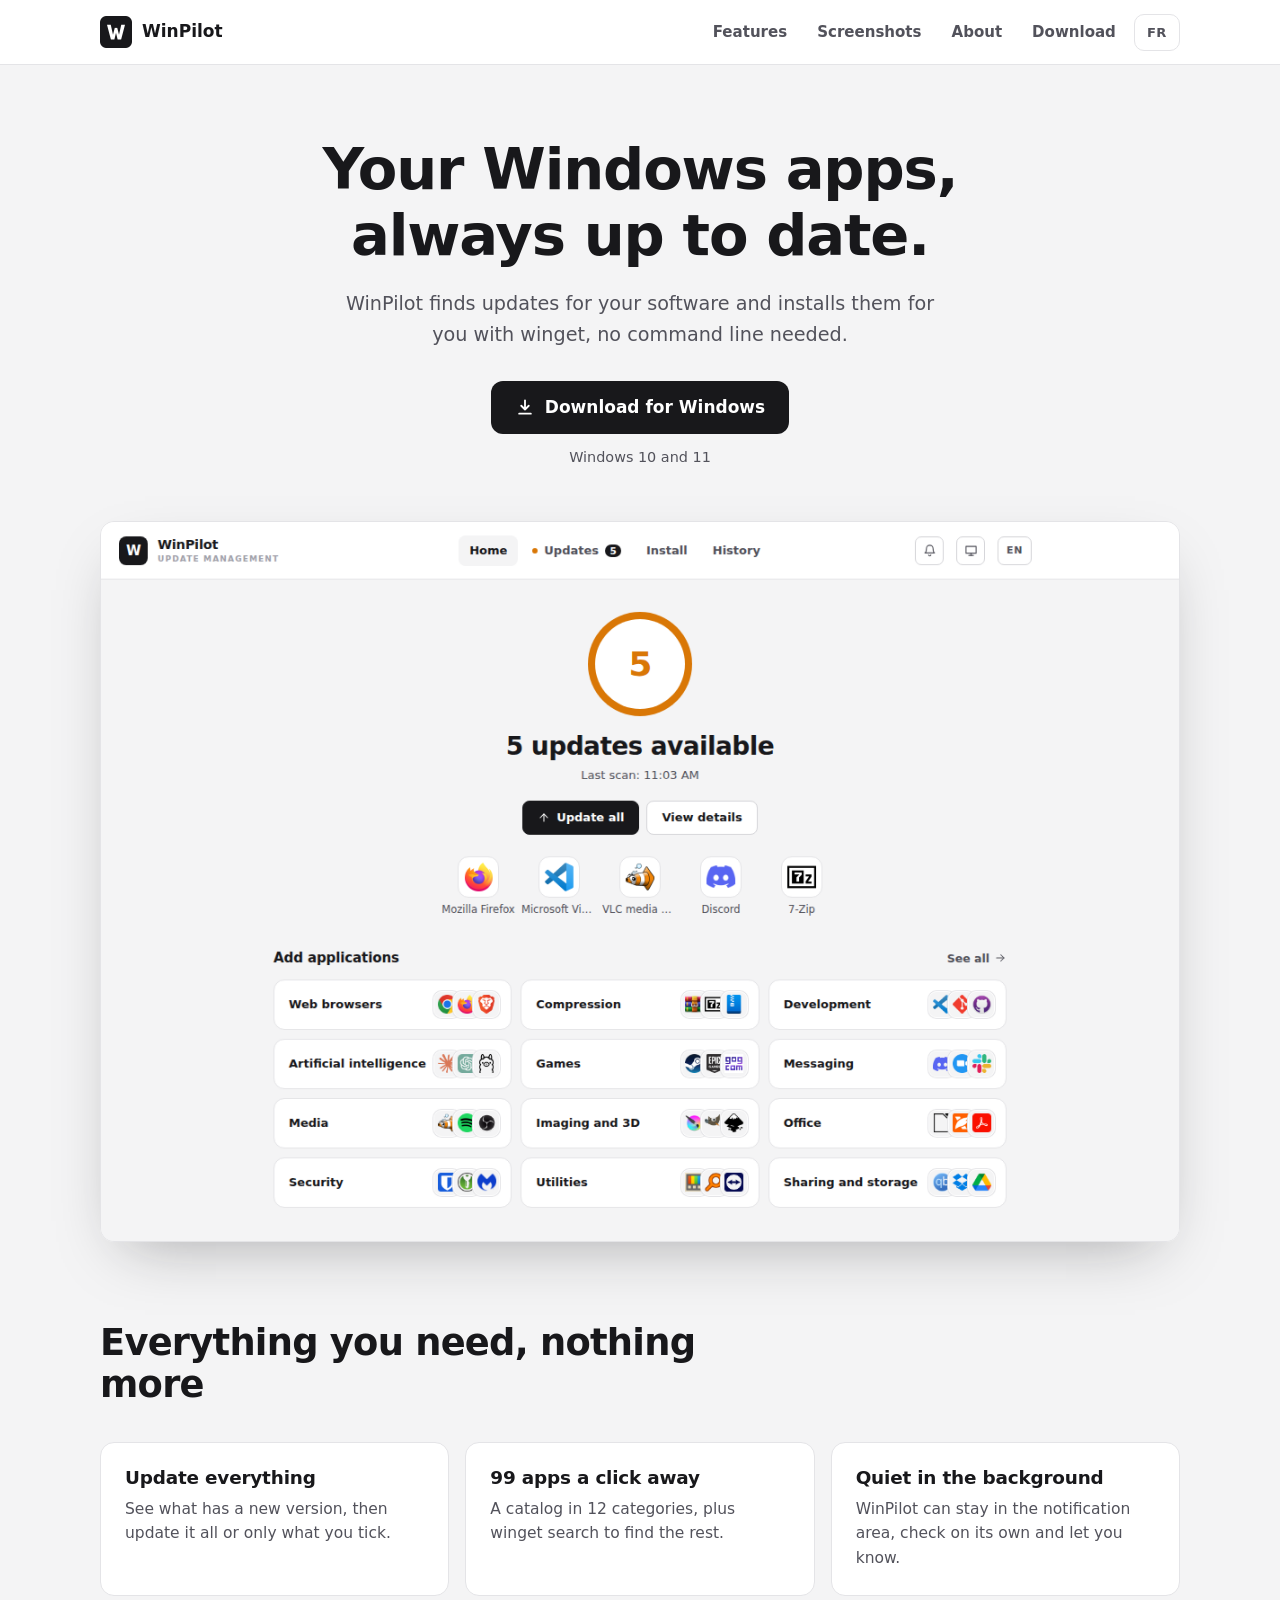
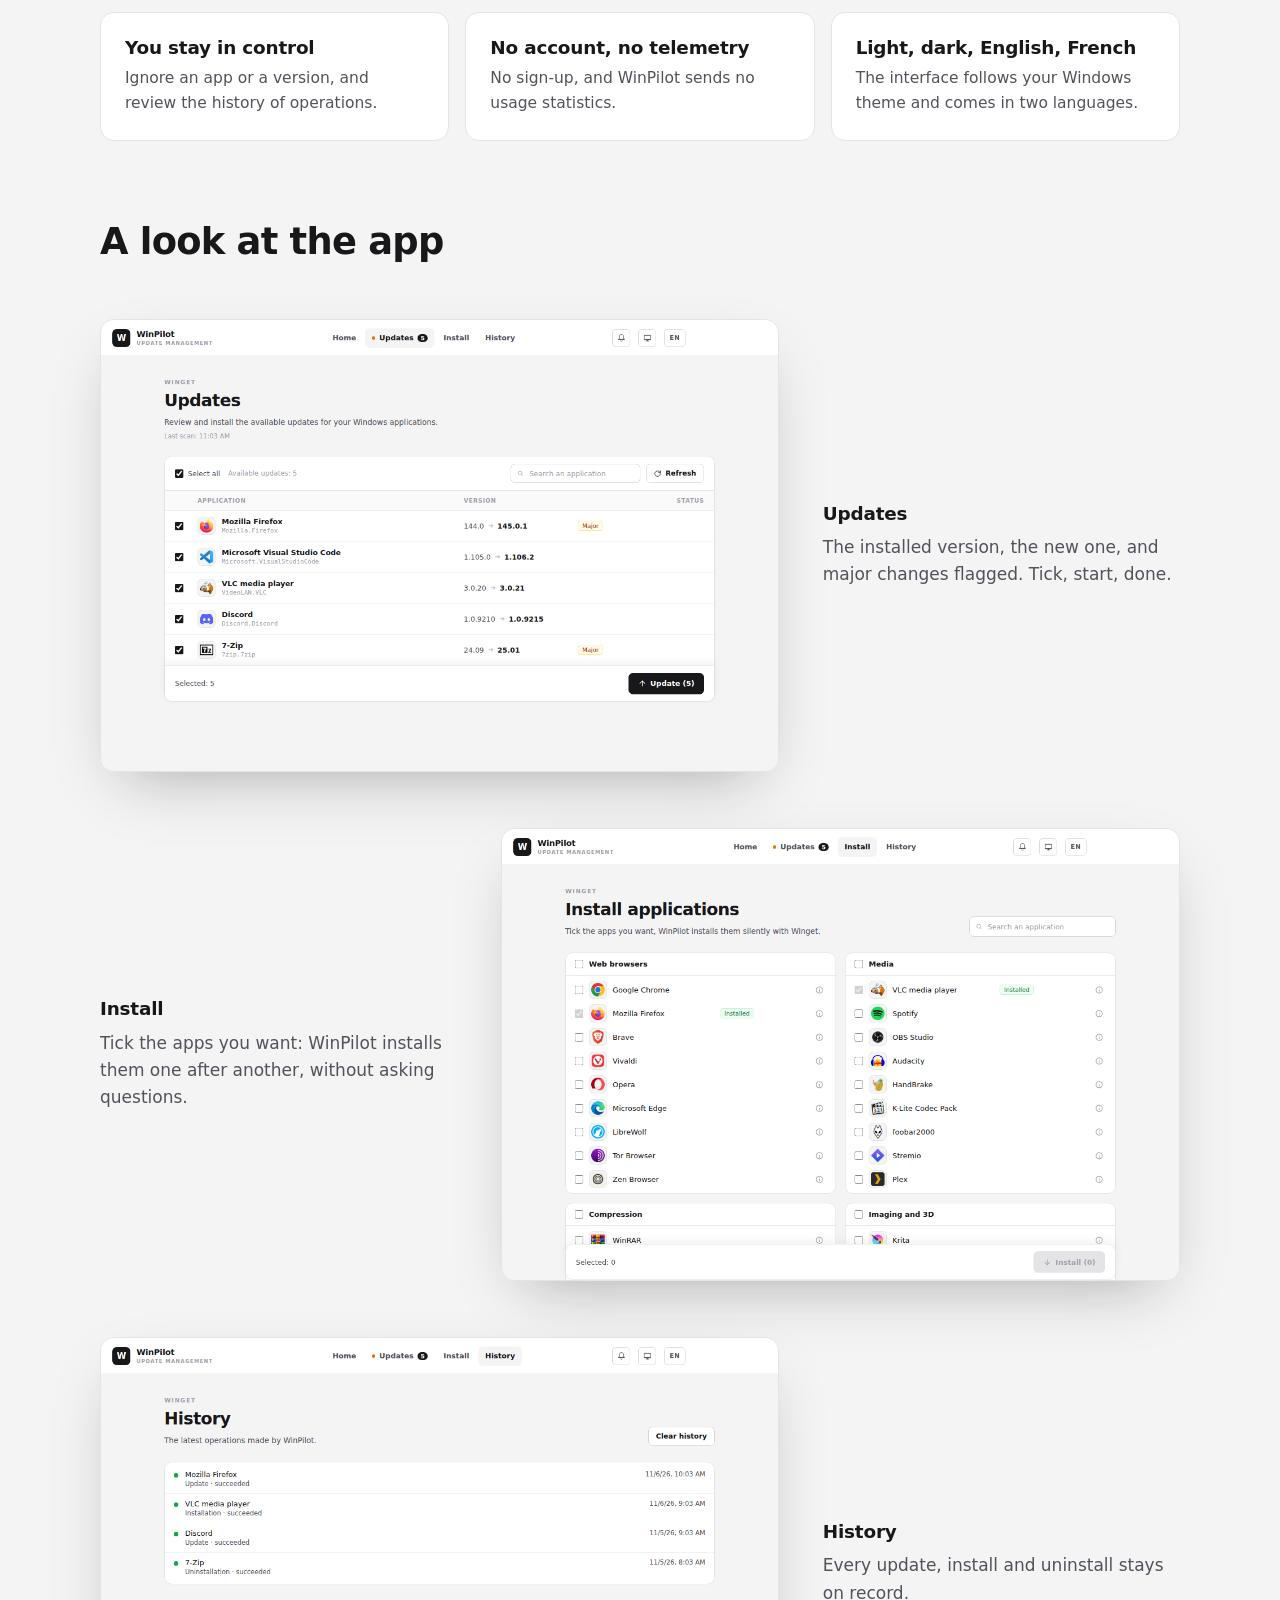
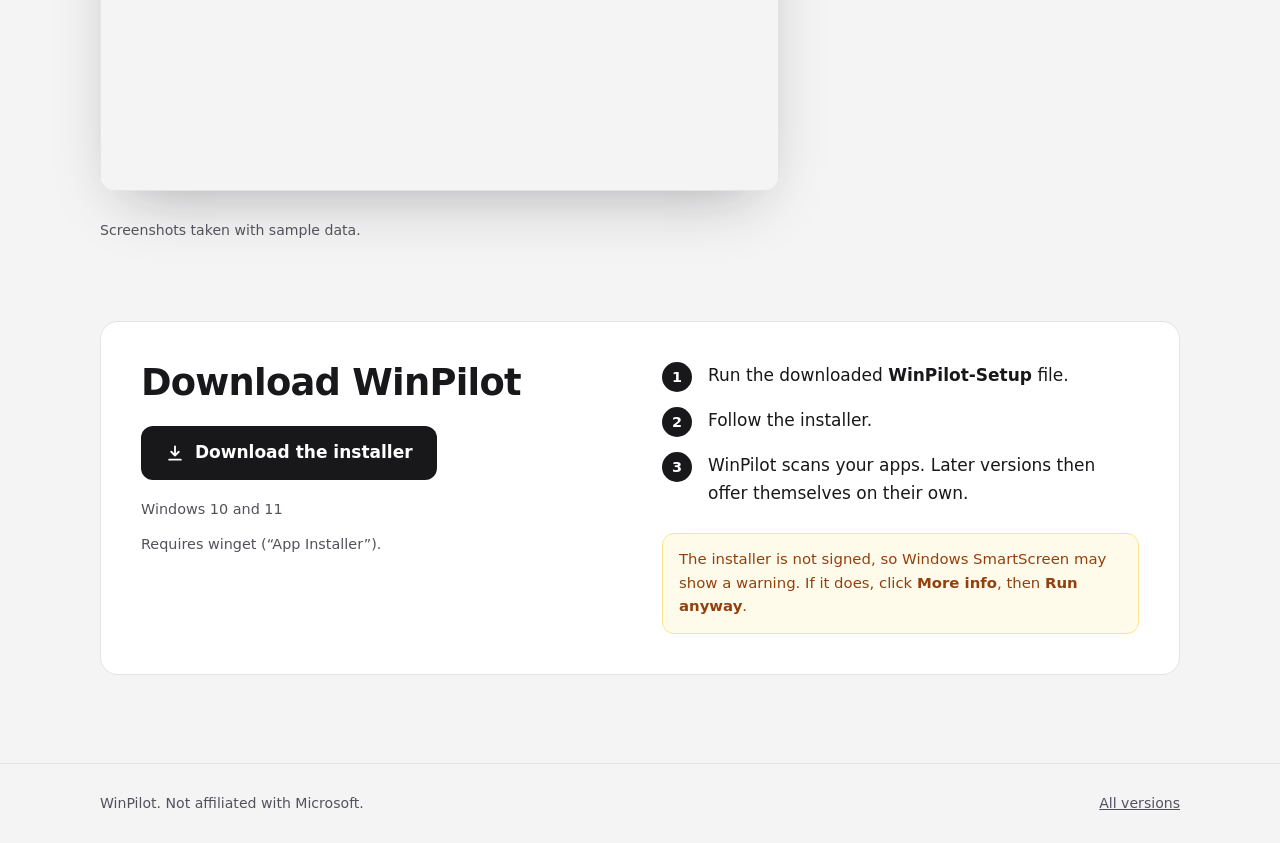
==== docs/en/index.html @ e2a675a1 "Traduit le site en anglais" ====
<!DOCTYPE html>
<html lang="en">
<head>
  <meta charset="utf-8">
  <meta name="viewport" content="width=device-width, initial-scale=1">
  <title>WinPilot: keep your Windows apps up to date</title>
  <meta name="description" content="WinPilot lists updates for your Windows apps and installs them with winget, no command line needed.">
  <meta property="og:title" content="WinPilot: keep your Windows apps up to date">
  <meta property="og:description" content="WinPilot lists updates for your Windows apps and installs them with winget, no command line needed.">
  <link rel="icon" href="../img/logo.png">
  <link rel="alternate" hreflang="fr" href="https://lasdepic.github.io/winPilot-releases/">
  <link rel="alternate" hreflang="en" href="https://lasdepic.github.io/winPilot-releases/en/">
  <link rel="stylesheet" href="../style.css">
</head>
<body>
  <a class="skip" href="#content">Skip to content</a>
  <header class="site-header">
    <div class="wrap">
      <a class="brand" href="index.html"><img src="../img/logo.png" alt="" width="32" height="32">WinPilot</a>
      <nav class="nav" aria-label="Main navigation">
        <a class="optional" href="index.html#features">Features</a>
        <a class="optional" href="index.html#screenshots">Screenshots</a>
        <a href="about.html">About</a>
        <a href="index.html#download">Download</a>
        <a class="lang" href="../index.html" hreflang="fr" lang="fr" aria-label="Version française">FR</a>
      </nav>
    </div>
  </header>
  <main id="content">
    <div class="hero wrap">
      <h1>Your Windows apps,<br>always up to date.</h1>
      <p class="lead">WinPilot finds updates for your software and installs them for you with winget, no command line needed.</p>
      <a class="btn" href="https://github.com/Lasdepic/winPilot-releases/releases/latest" data-download><svg viewBox="0 0 24 24" fill="none" stroke="currentColor" stroke-width="2.2" stroke-linecap="round" stroke-linejoin="round" aria-hidden="true"><path d="M12 4v11m0 0 4.5-4.5M12 15l-4.5-4.5M5 20h14"/></svg> Download for Windows</a>
      <p class="meta" data-version>Windows 10 and 11</p>
      <div class="shot">
        <picture>
          <source srcset="../img/en/accueil-sombre.png" media="(prefers-color-scheme: dark)">
          <img src="../img/en/accueil-clair.png" alt="WinPilot home screen: 5 updates available and an app catalog by category" width="1200" height="800" fetchpriority="high">
        </picture>
      </div>
    </div>

    <section id="features" class="wrap">
      <div class="section-title">
        <h2>Everything you need, nothing more</h2>
      </div>
      <div class="cards">
        <div class="card"><h3>Update everything</h3><p>See what has a new version, then update it all or only what you tick.</p></div>
        <div class="card"><h3>99 apps a click away</h3><p>A catalog in 12 categories, plus winget search to find the rest.</p></div>
        <div class="card"><h3>Quiet in the background</h3><p>WinPilot can stay in the notification area, check on its own and let you know.</p></div>
        <div class="card"><h3>You stay in control</h3><p>Ignore an app or a version, and review the history of operations.</p></div>
        <div class="card"><h3>No account, no telemetry</h3><p>No sign-up, and WinPilot sends no usage statistics.</p></div>
        <div class="card"><h3>Light, dark, English, French</h3><p>The interface follows your Windows theme and comes in two languages.</p></div>
      </div>
    </section>

    <section id="screenshots" class="wrap">
      <div class="section-title">
        <h2>A look at the app</h2>
      </div>
      <div class="showcase">
        <div class="showcase-text"><h3>Updates</h3><p>The installed version, the new one, and major changes flagged. Tick, start, done.</p></div>
        <div class="shot"><picture>
          <source srcset="../img/en/mises-a-jour-sombre.png" media="(prefers-color-scheme: dark)">
          <img src="../img/en/mises-a-jour-clair.png" alt="List of available updates with their versions" width="1200" height="800" loading="lazy">
        </picture></div>
      </div>
      <div class="showcase">
        <div class="showcase-text"><h3>Install</h3><p>Tick the apps you want: WinPilot installs them one after another, without asking questions.</p></div>
        <div class="shot"><picture>
          <source srcset="../img/en/installer-sombre.png" media="(prefers-color-scheme: dark)">
          <img src="../img/en/installer-clair.png" alt="Catalog of apps to install, sorted by category" width="1200" height="800" loading="lazy">
        </picture></div>
      </div>
      <div class="showcase">
        <div class="showcase-text"><h3>History</h3><p>Every update, install and uninstall stays on record.</p></div>
        <div class="shot"><picture>
          <source srcset="../img/en/historique-sombre.png" media="(prefers-color-scheme: dark)">
          <img src="../img/en/historique-clair.png" alt="History of recent operations" width="1200" height="800" loading="lazy">
        </picture></div>
      </div>
      <p class="note">Screenshots taken with sample data.</p>
    </section>

    <section id="download" class="wrap">
      <div class="download download-grid">
        <div>
          <h2>Download WinPilot</h2>
          <a class="btn" href="https://github.com/Lasdepic/winPilot-releases/releases/latest" data-download><svg viewBox="0 0 24 24" fill="none" stroke="currentColor" stroke-width="2.2" stroke-linecap="round" stroke-linejoin="round" aria-hidden="true"><path d="M12 4v11m0 0 4.5-4.5M12 15l-4.5-4.5M5 20h14"/></svg> Download the installer</a>
          <p class="meta" data-version>Windows 10 and 11</p>
          <p class="meta">Requires winget (“App Installer”).</p>
        </div>
        <div>
          <ol class="steps">
            <li>Run the downloaded <strong>WinPilot-Setup</strong> file.</li>
            <li>Follow the installer.</li>
            <li>WinPilot scans your apps. Later versions then offer themselves on their own.</li>
          </ol>
          <p class="callout">The installer is not signed, so Windows SmartScreen may show a warning. If it does, click <strong>More info</strong>, then <strong>Run anyway</strong>.</p>
        </div>
      </div>
    </section>
  </main>
  <footer class="site-footer">
    <div class="wrap">
      <span>WinPilot. Not affiliated with Microsoft.</span>
      <a href="https://github.com/Lasdepic/winPilot-releases/releases">All versions</a>
    </div>
  </footer>
  <script src="../site.js" defer></script>
</body>
</html>
---- docs/style.css ----
:root {
  color-scheme: light dark;
  --bg: #f4f4f5;
  --surface: #ffffff;
  --text: #18181b;
  --text-soft: #52525b;
  --border: #e4e4e7;
  --button-bg: #18181b;
  --button-text: #ffffff;
  --accent: #b45309;
  --warn-bg: #fffbeb;
  --warn-border: #fde68a;
  --warn-text: #92400e;
  --shadow: 0 24px 60px -24px rgb(24 24 27 / 0.35);
}

@media (prefers-color-scheme: dark) {
  :root {
    --bg: #18181b;
    --surface: #232326;
    --text: #fafafa;
    --text-soft: #b4b4bb;
    --border: #3a3a40;
    --button-bg: #fafafa;
    --button-text: #18181b;
    --accent: #f59e0b;
    --warn-bg: #2d2413;
    --warn-border: #5c4415;
    --warn-text: #fcd34d;
    --shadow: 0 24px 60px -24px rgb(0 0 0 / 0.8);
  }
}

* { box-sizing: border-box; }

html { scroll-behavior: smooth; scroll-padding-top: 88px; }

@media (prefers-reduced-motion: reduce) {
  html { scroll-behavior: auto; }
}

body {
  margin: 0;
  background: var(--bg);
  color: var(--text);
  font-family: 'Segoe UI', system-ui, -apple-system, Roboto, sans-serif;
  font-size: 17px;
  line-height: 1.6;
}

img { display: block; max-width: 100%; height: auto; }

a { color: inherit; }

h1, h2, h3 { line-height: 1.15; margin: 0; letter-spacing: -0.02em; }

h1 { font-size: clamp(2.3rem, 6vw, 3.6rem); font-weight: 800; }
h2 { font-size: clamp(1.7rem, 4vw, 2.3rem); font-weight: 800; }
h3 { font-size: 1.15rem; font-weight: 700; letter-spacing: -0.01em; }

p { margin: 0; }

.wrap { width: min(1080px, 100% - 40px); margin-inline: auto; }

.narrow { width: min(720px, 100% - 40px); margin-inline: auto; }

.skip {
  position: absolute;
  left: -9999px;
}

.skip:focus { left: 16px; top: 16px; z-index: 20; background: var(--surface); padding: 8px 14px; }

:focus-visible { outline: 2px solid var(--accent); outline-offset: 2px; }

.site-header {
  position: sticky;
  top: 0;
  z-index: 10;
  background: var(--surface);
  border-bottom: 1px solid var(--border);
}

.site-header .wrap {
  display: flex;
  align-items: center;
  justify-content: space-between;
  gap: 16px;
  min-height: 64px;
}

.brand {
  display: flex;
  align-items: center;
  gap: 10px;
  font-weight: 800;
  text-decoration: none;
}

.brand img { width: 32px; height: 32px; }

.nav { display: flex; align-items: center; gap: 6px; }

.nav a {
  padding: 7px 12px;
  border-radius: 10px;
  color: var(--text-soft);
  font-size: 0.94rem;
  font-weight: 600;
  text-decoration: none;
  white-space: nowrap;
}

.nav a:hover, .nav a[aria-current='page'] { background: var(--bg); color: var(--text); }

.nav .lang { border: 1px solid var(--border); font-size: 0.82rem; letter-spacing: 0.04em; }

.btn {
  display: inline-flex;
  align-items: center;
  justify-content: center;
  gap: 10px;
  padding: 13px 24px;
  border-radius: 12px;
  background: var(--button-bg);
  color: var(--button-text);
  font-weight: 700;
  text-decoration: none;
}

.btn:hover { opacity: 0.88; }

.btn svg { width: 20px; height: 20px; flex: none; }

.hero { padding: 72px 0 0; text-align: center; }

.hero .lead {
  max-width: 620px;
  margin: 20px auto 30px;
  color: var(--text-soft);
  font-size: 1.2rem;
}

.meta { margin-top: 12px; color: var(--text-soft); font-size: 0.9rem; }

.shot {
  border: 1px solid var(--border);
  border-radius: 14px;
  box-shadow: var(--shadow);
  overflow: hidden;
}

.hero .shot { margin-top: 52px; }

section { padding: 80px 0 0; }

.section-title { max-width: 620px; margin-bottom: 36px; }

.section-title p { margin-top: 12px; color: var(--text-soft); }

.cards {
  display: grid;
  grid-template-columns: repeat(auto-fit, minmax(290px, 1fr));
  gap: 16px;
}

.card {
  padding: 24px;
  border: 1px solid var(--border);
  border-radius: 14px;
  background: var(--surface);
}

.card p { margin-top: 8px; color: var(--text-soft); font-size: 0.97rem; }

.showcase {
  display: grid;
  grid-template-columns: 1fr 1.9fr;
  align-items: center;
  gap: 44px;
  margin-top: 56px;
}

.showcase:nth-of-type(even) { grid-template-columns: 1.9fr 1fr; }

.showcase:nth-of-type(even) .showcase-text { order: 2; }

.showcase-text p { margin-top: 10px; color: var(--text-soft); }

.note { margin-top: 28px; color: var(--text-soft); font-size: 0.88rem; }

.steps {
  margin: 0;
  padding: 0;
  list-style: none;
  counter-reset: step;
}

.steps li {
  position: relative;
  padding: 0 0 18px 46px;
  counter-increment: step;
}

.steps li::before {
  content: counter(step);
  position: absolute;
  left: 0;
  top: 0;
  display: grid;
  place-items: center;
  width: 30px;
  height: 30px;
  border-radius: 50%;
  background: var(--button-bg);
  color: var(--button-text);
  font-size: 0.9rem;
  font-weight: 700;
}

.download {
  padding: 40px;
  border: 1px solid var(--border);
  border-radius: 18px;
  background: var(--surface);
}

.download .btn { margin: 22px 0 6px; }

.download-grid {
  display: grid;
  grid-template-columns: 1fr 1fr;
  gap: 44px;
}

.callout {
  margin-top: 8px;
  padding: 14px 16px;
  border: 1px solid var(--warn-border);
  border-radius: 12px;
  background: var(--warn-bg);
  color: var(--warn-text);
  font-size: 0.93rem;
}

.page-head { padding: 64px 0 0; }

.page-head p { margin-top: 16px; color: var(--text-soft); font-size: 1.15rem; }

.prose section { padding-top: 48px; }

.prose h2 { font-size: 1.5rem; margin-bottom: 12px; }

.prose p + p { margin-top: 12px; }

.prose ul { margin: 12px 0 0; padding-left: 22px; }

.prose li { margin-top: 6px; }

details {
  padding: 14px 18px;
  margin-top: 10px;
  border: 1px solid var(--border);
  border-radius: 12px;
  background: var(--surface);
}

summary { cursor: pointer; font-weight: 700; }

details p { margin-top: 10px; color: var(--text-soft); }

.site-footer {
  margin-top: 88px;
  padding: 28px 0;
  border-top: 1px solid var(--border);
  color: var(--text-soft);
  font-size: 0.88rem;
}

.site-footer .wrap {
  display: flex;
  flex-wrap: wrap;
  justify-content: space-between;
  gap: 8px 24px;
}

@media (max-width: 820px) {
  .showcase, .showcase:nth-of-type(even), .download-grid { grid-template-columns: 1fr; gap: 20px; }
  .showcase:nth-of-type(even) .showcase-text { order: 0; }
  .download { padding: 26px; }
  .hero { padding-top: 48px; }
  section { padding-top: 60px; }
}

@media (max-width: 520px) {
  .nav .optional { display: none; }
  .nav a { padding: 7px 8px; }
}

/* The hero's button stays just below: the menu must fit next to the logo. */
@media (max-width: 380px) {
  .nav a[href$='#telecharger'], .nav a[href$='#download'] { display: none; }
}
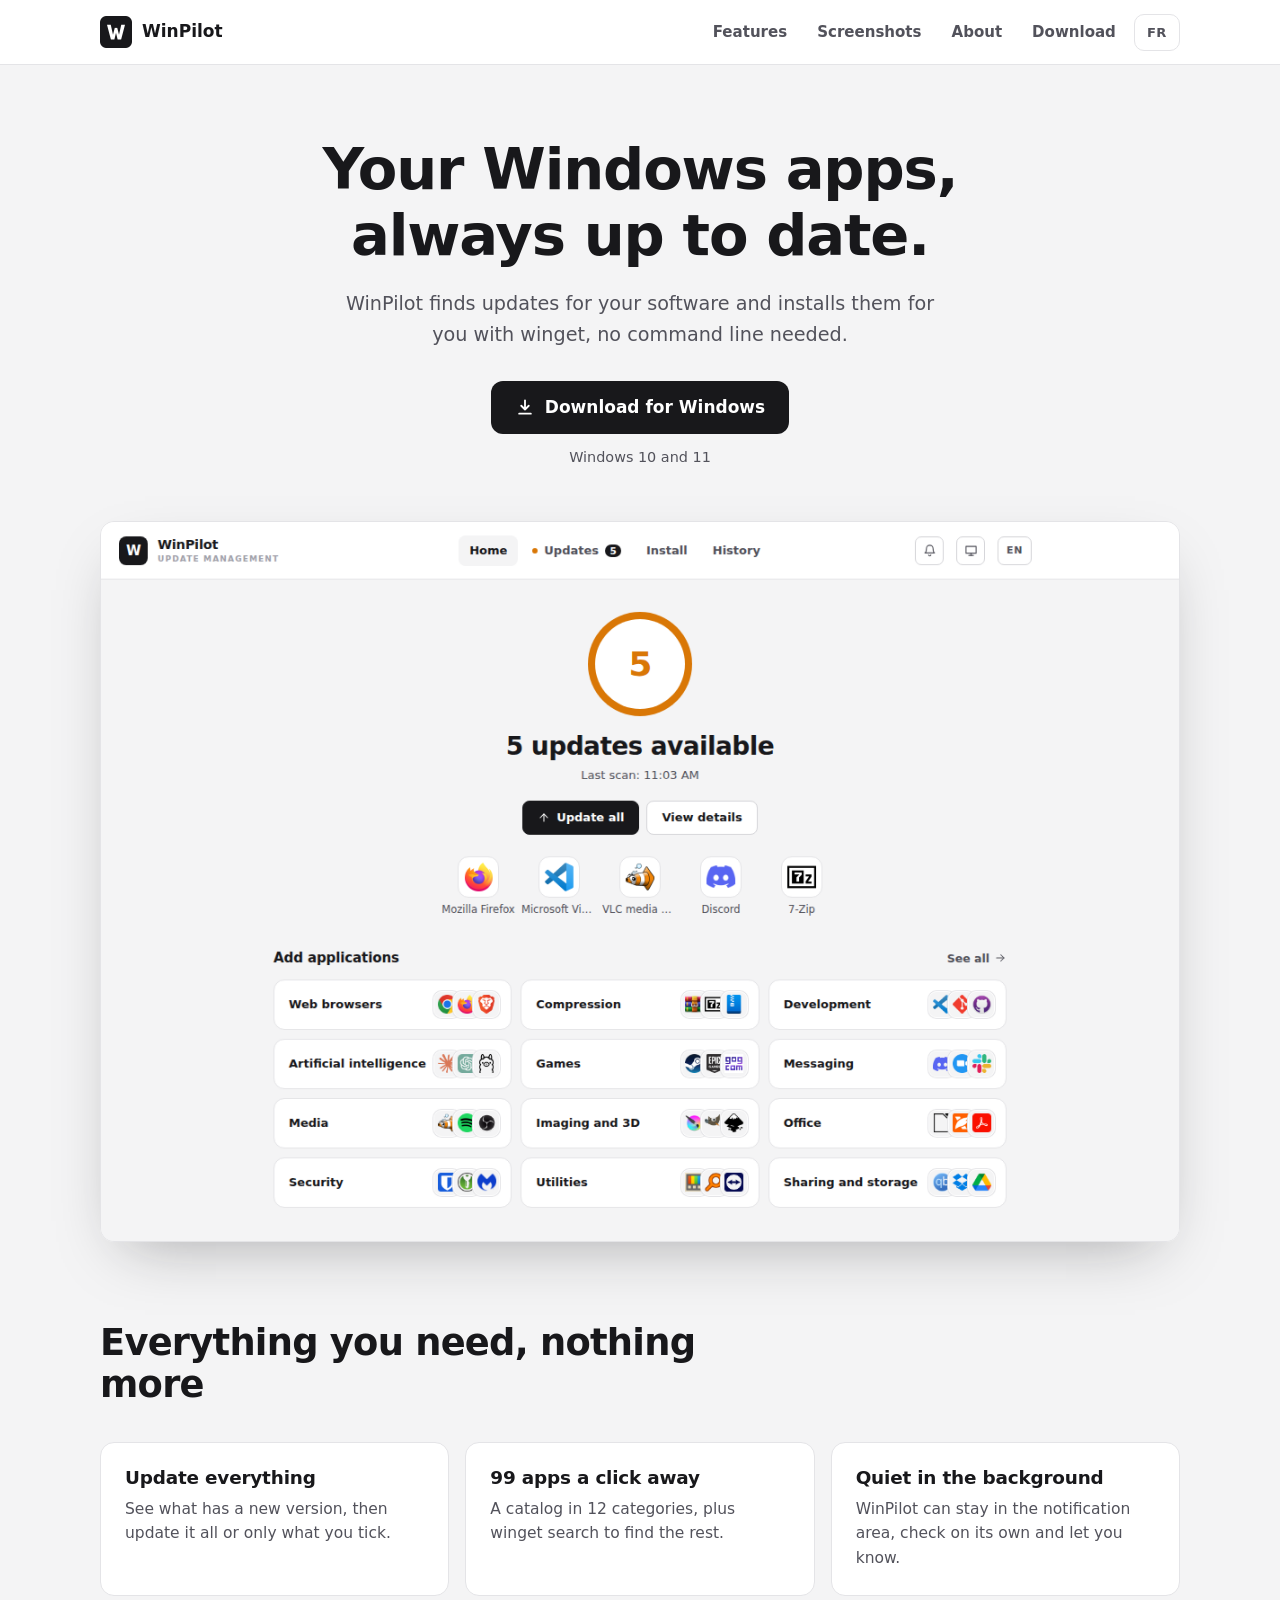
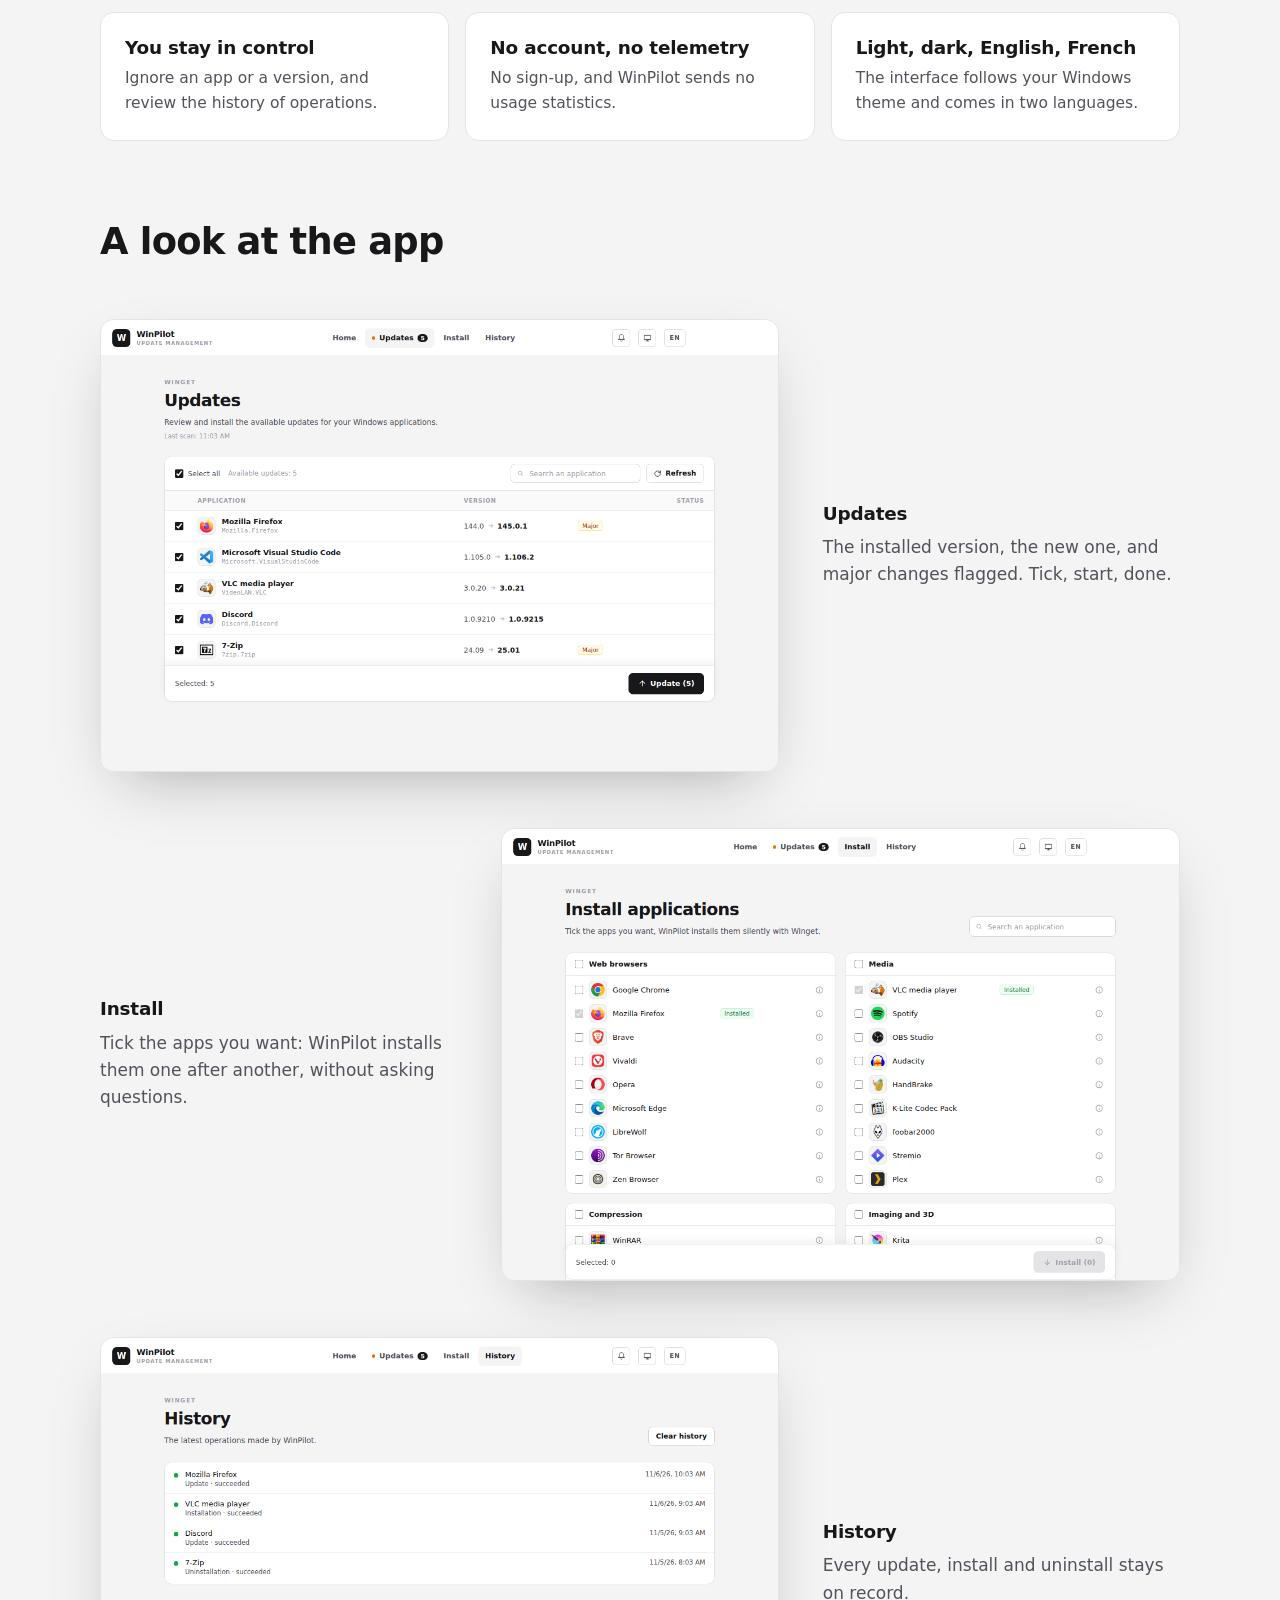
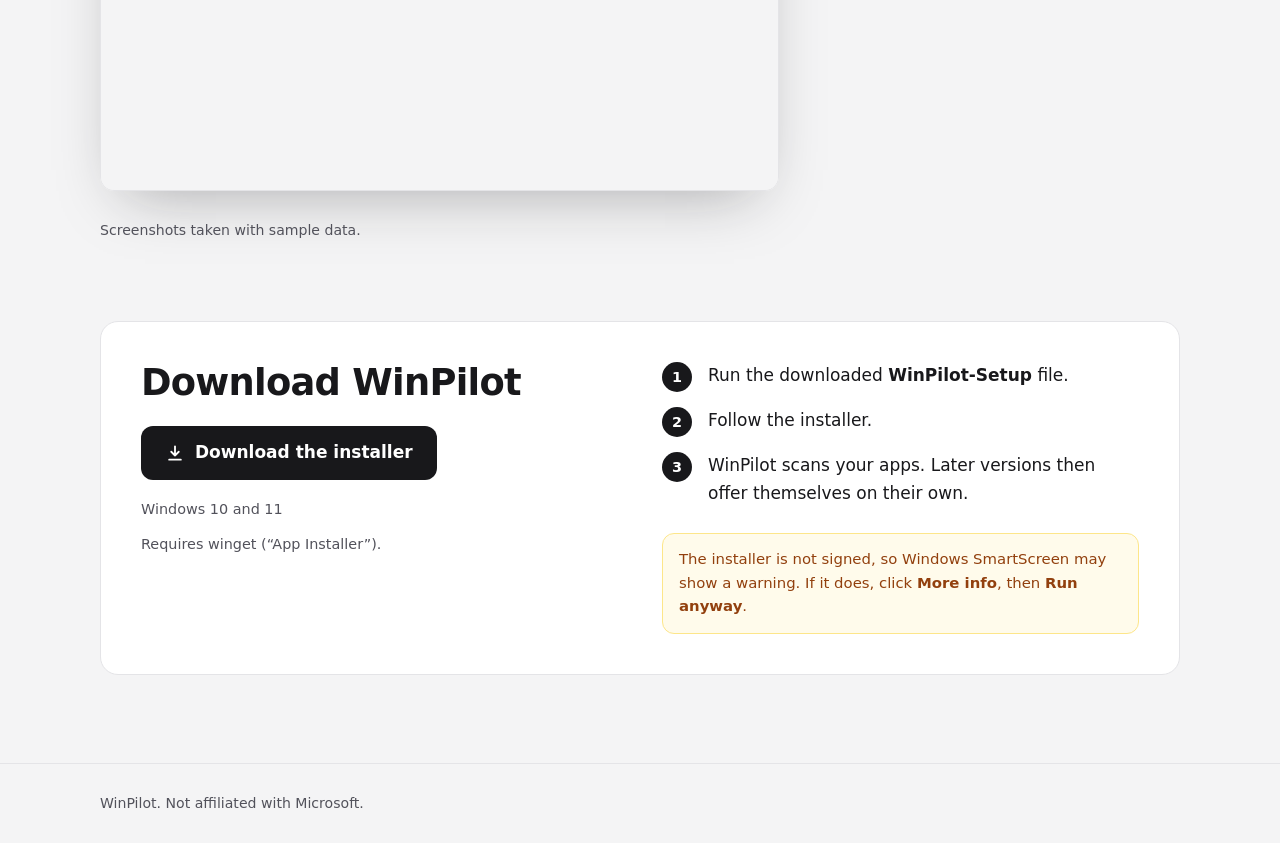
==== commit 7cd7df78: "Retire le lien vers toutes les versions du pied de page" ====
--- a/docs/en/index.html
+++ b/docs/en/index.html
@@ -104,7 +104,6 @@
   <footer class="site-footer">
     <div class="wrap">
       <span>WinPilot. Not affiliated with Microsoft.</span>
-      <a href="https://github.com/Lasdepic/winPilot-releases/releases">All versions</a>
     </div>
   </footer>
   <script src="../site.js" defer></script>
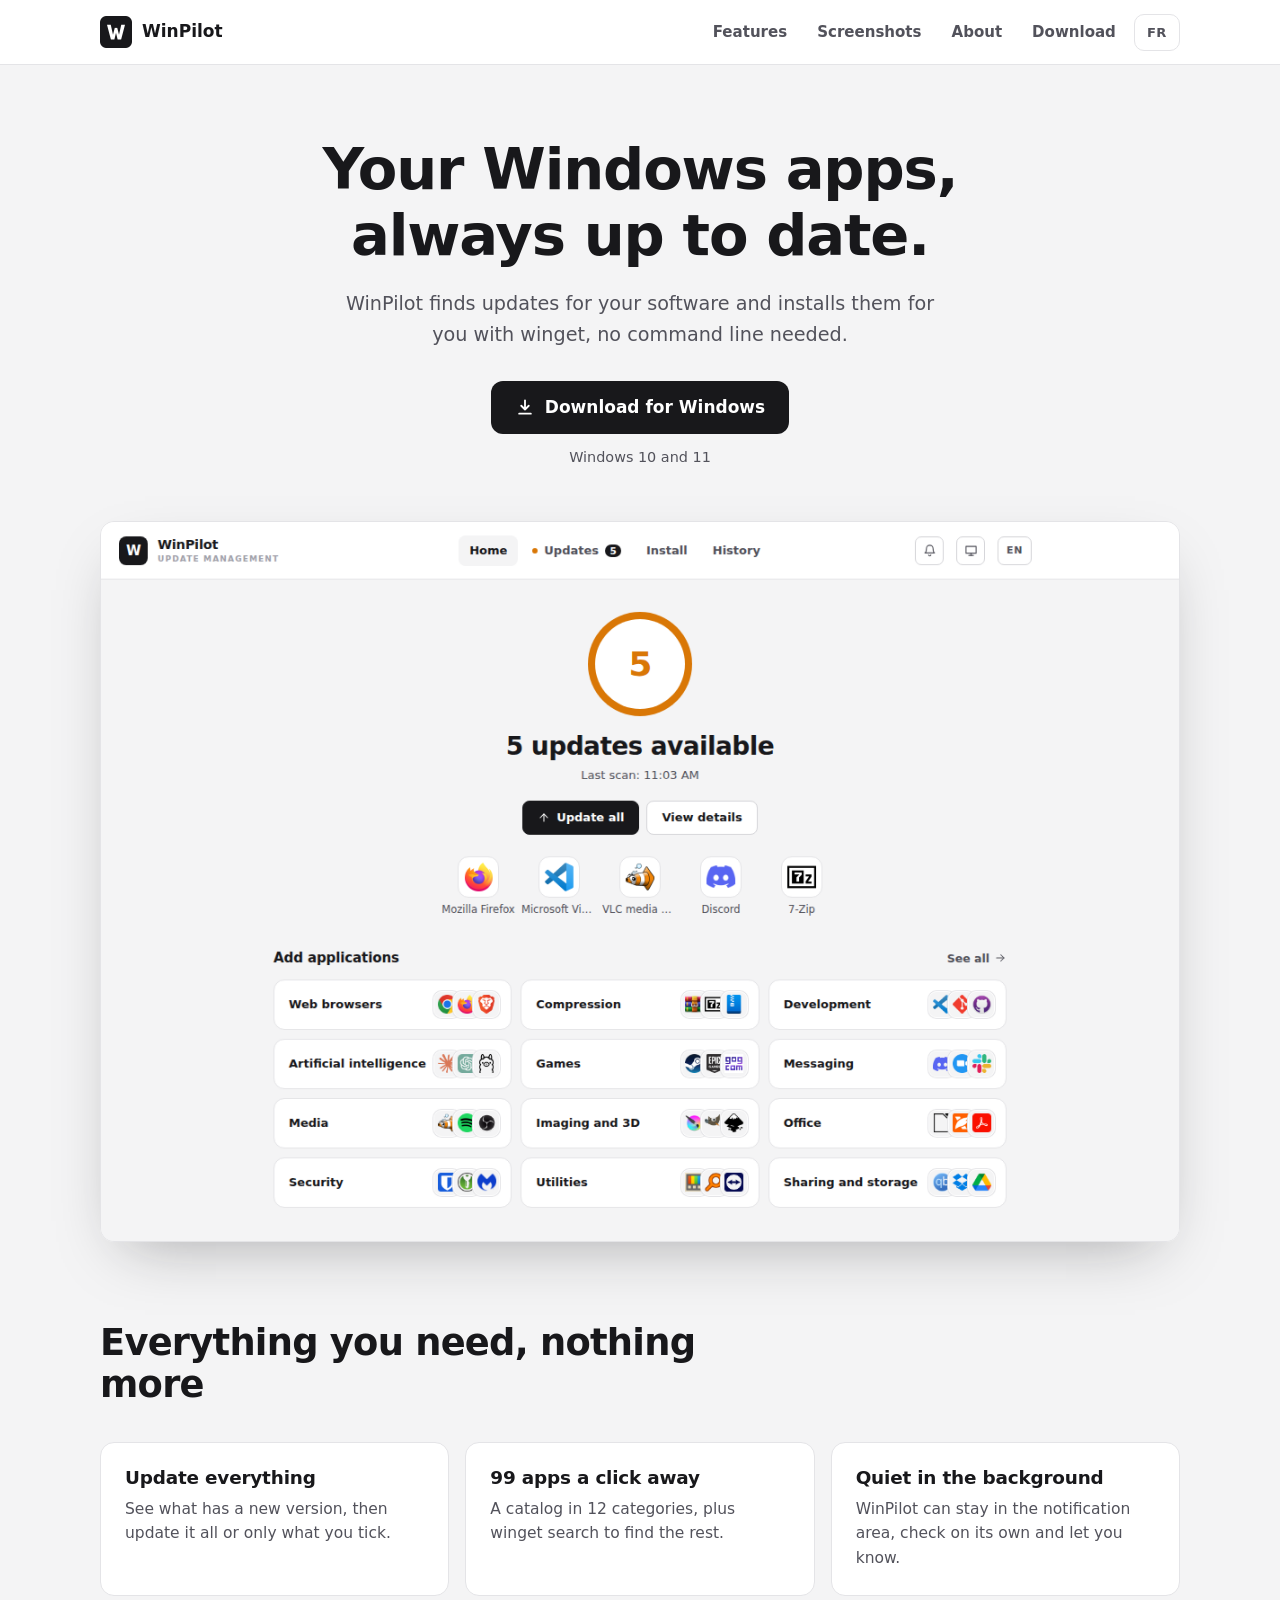
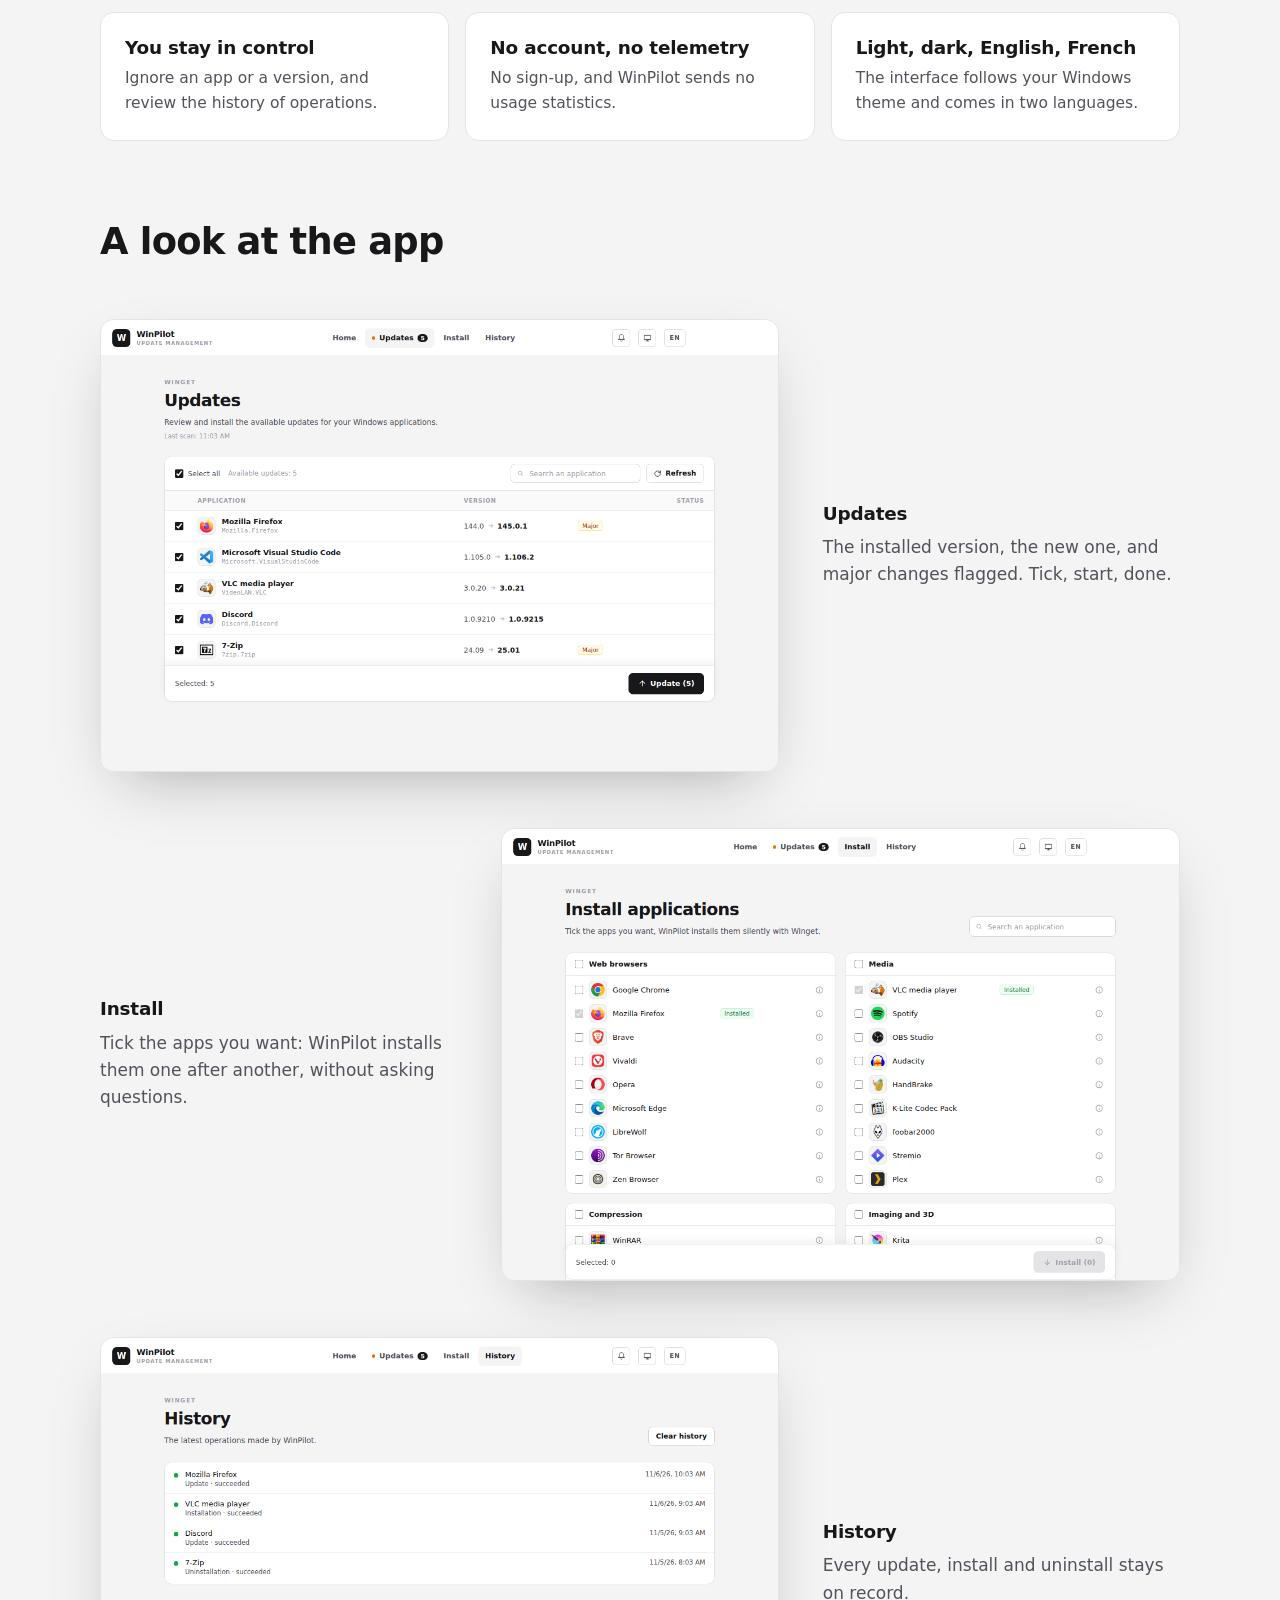
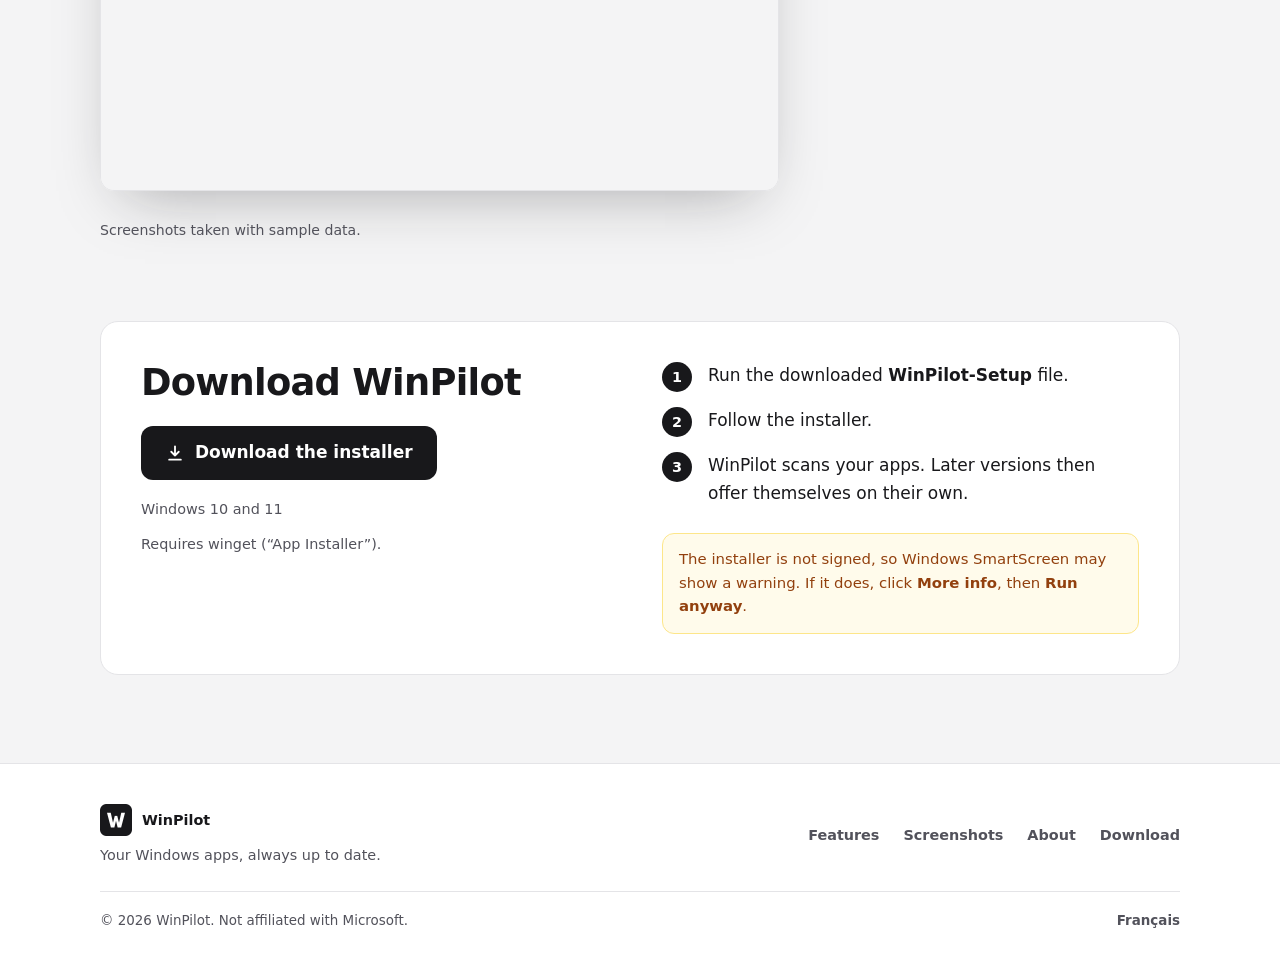
==== commit dfa83179: "Refait le pied de page du site" ====
--- a/docs/en/index.html
+++ b/docs/en/index.html
@@ -102,8 +102,21 @@
     </section>
   </main>
   <footer class="site-footer">
-    <div class="wrap">
-      <span>WinPilot. Not affiliated with Microsoft.</span>
+    <div class="wrap footer-main">
+      <div>
+        <a class="brand" href="index.html"><img src="../img/logo.png" alt="" width="32" height="32">WinPilot</a>
+        <p class="footer-tag">Your Windows apps, always up to date.</p>
+      </div>
+      <nav class="footer-links" aria-label="Footer">
+        <a href="index.html#features">Features</a>
+        <a href="index.html#screenshots">Screenshots</a>
+        <a href="about.html">About</a>
+        <a href="index.html#download">Download</a>
+      </nav>
+    </div>
+    <div class="wrap footer-legal">
+      <span>© 2026 WinPilot. Not affiliated with Microsoft.</span>
+      <a href="../index.html" hreflang="fr" lang="fr">Français</a>
     </div>
   </footer>
   <script src="../site.js" defer></script>
--- a/docs/style.css
+++ b/docs/style.css
@@ -271,17 +271,40 @@
 
 .site-footer {
   margin-top: 88px;
-  padding: 28px 0;
+  padding: 40px 0 24px;
   border-top: 1px solid var(--border);
+  background: var(--surface);
   color: var(--text-soft);
-  font-size: 0.88rem;
-}
-
-.site-footer .wrap {
+  font-size: 0.9rem;
+}
+
+.site-footer .brand { color: var(--text); }
+
+.footer-main {
+  display: flex;
+  flex-wrap: wrap;
+  align-items: center;
+  justify-content: space-between;
+  gap: 20px 40px;
+}
+
+.footer-tag { margin-top: 8px; }
+
+.footer-links { display: flex; flex-wrap: wrap; gap: 6px 24px; }
+
+.footer-links a, .footer-legal a { font-weight: 600; text-decoration: none; }
+
+.footer-links a:hover, .footer-legal a:hover { color: var(--text); text-decoration: underline; }
+
+.footer-legal {
   display: flex;
   flex-wrap: wrap;
   justify-content: space-between;
-  gap: 8px 24px;
+  gap: 6px 24px;
+  margin-top: 24px;
+  padding-top: 18px;
+  border-top: 1px solid var(--border);
+  font-size: 0.84rem;
 }
 
 @media (max-width: 820px) {
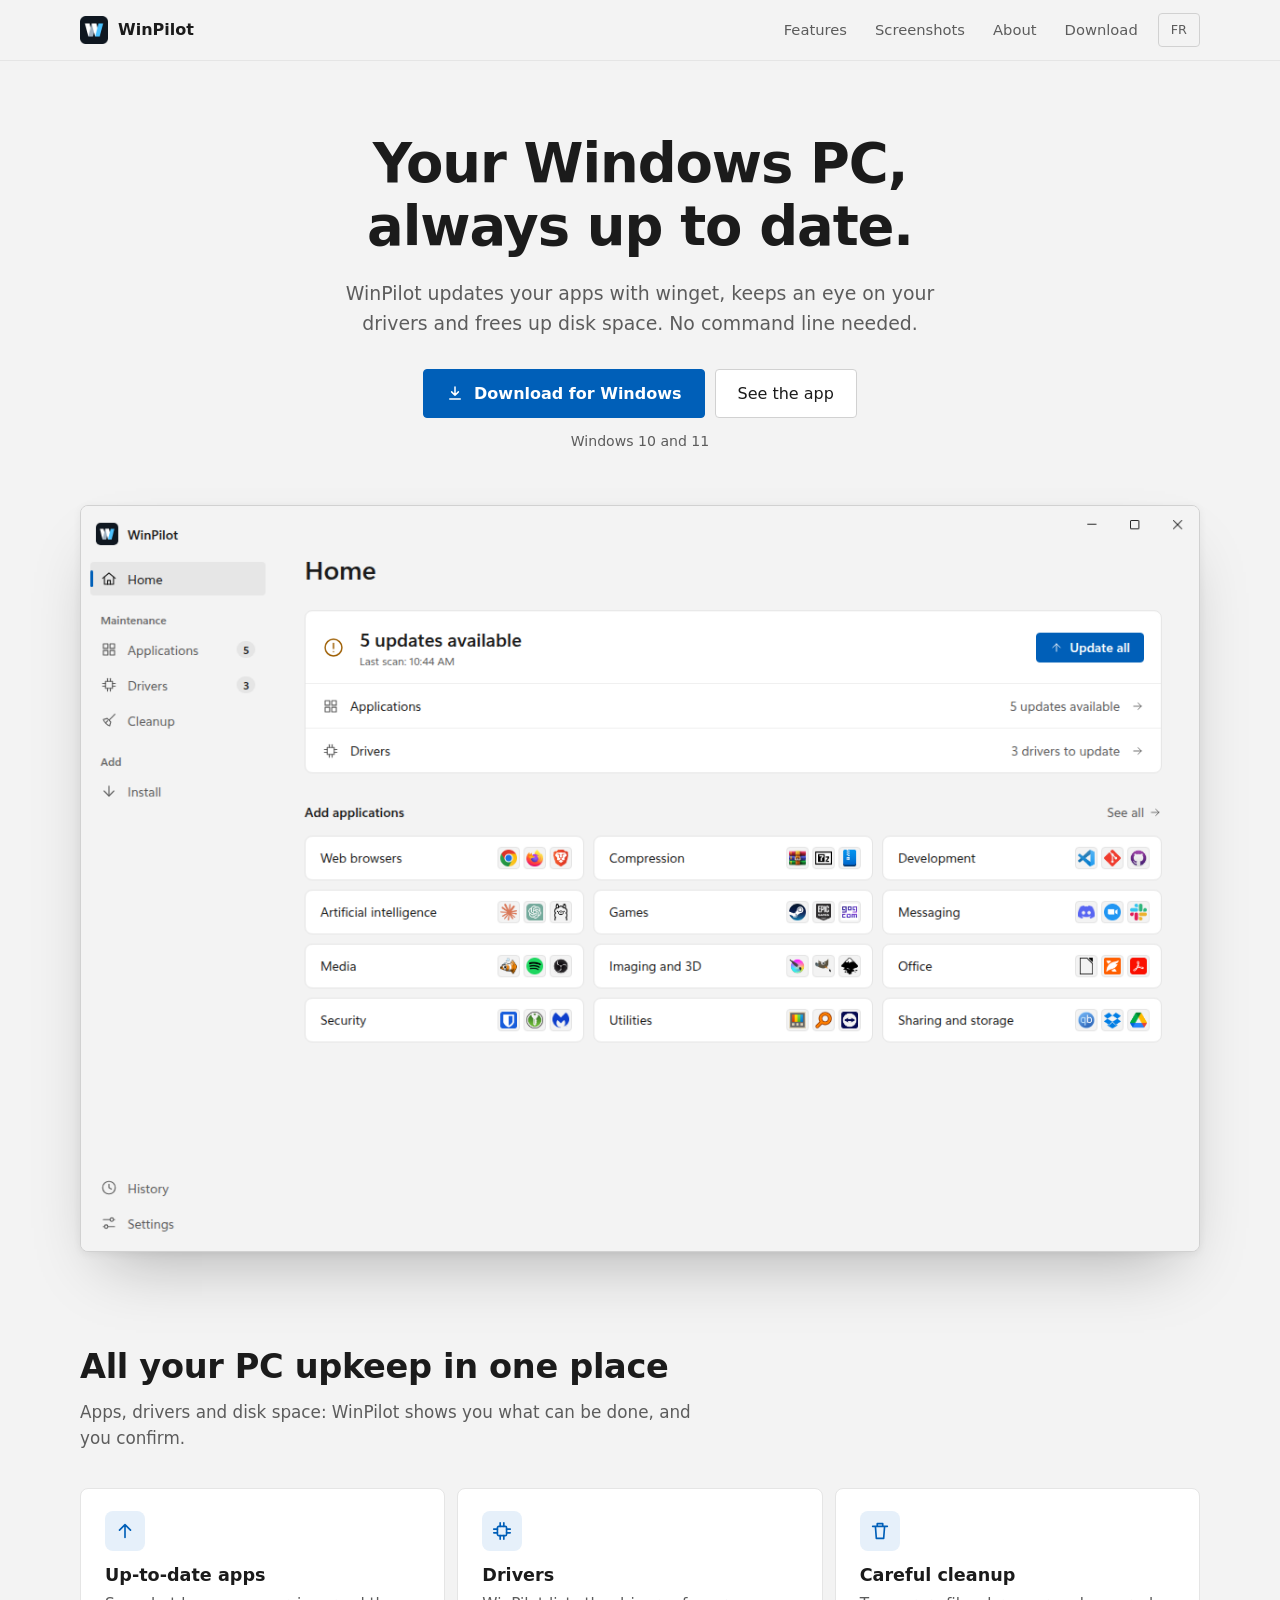
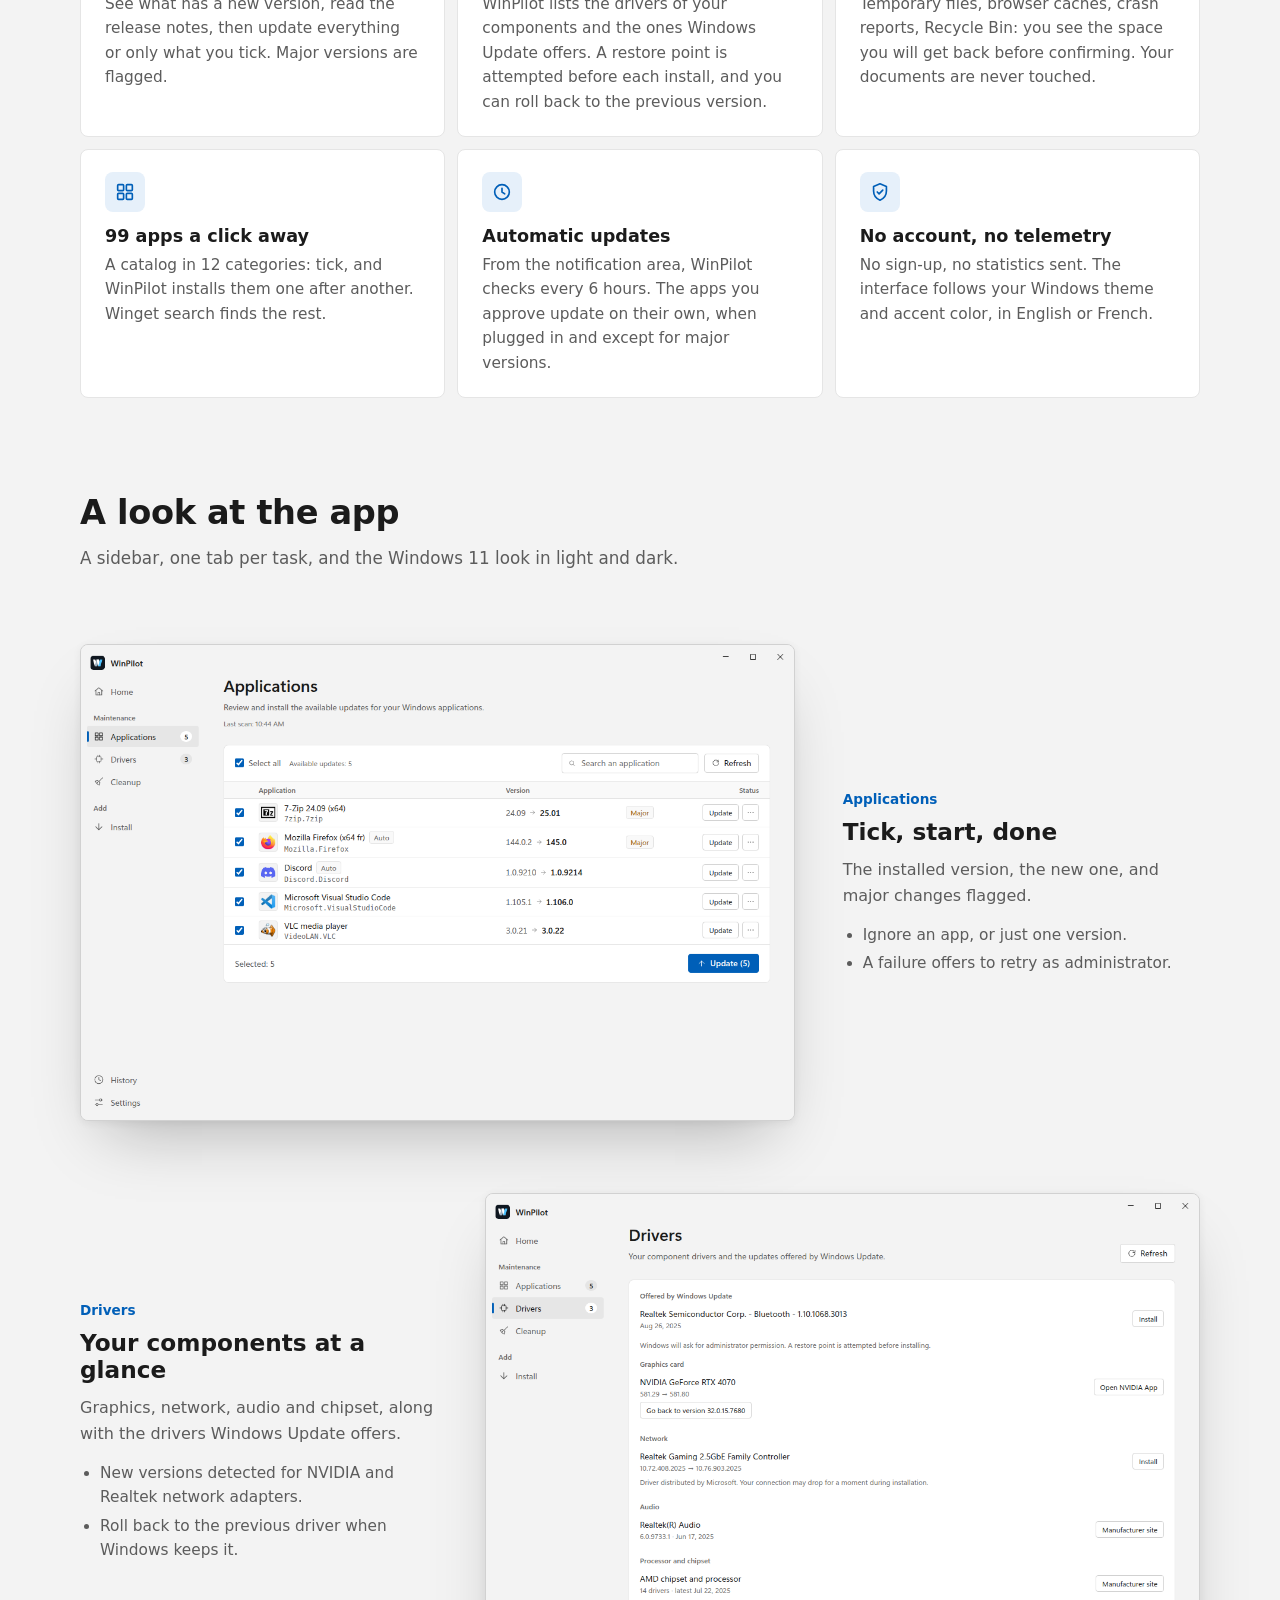
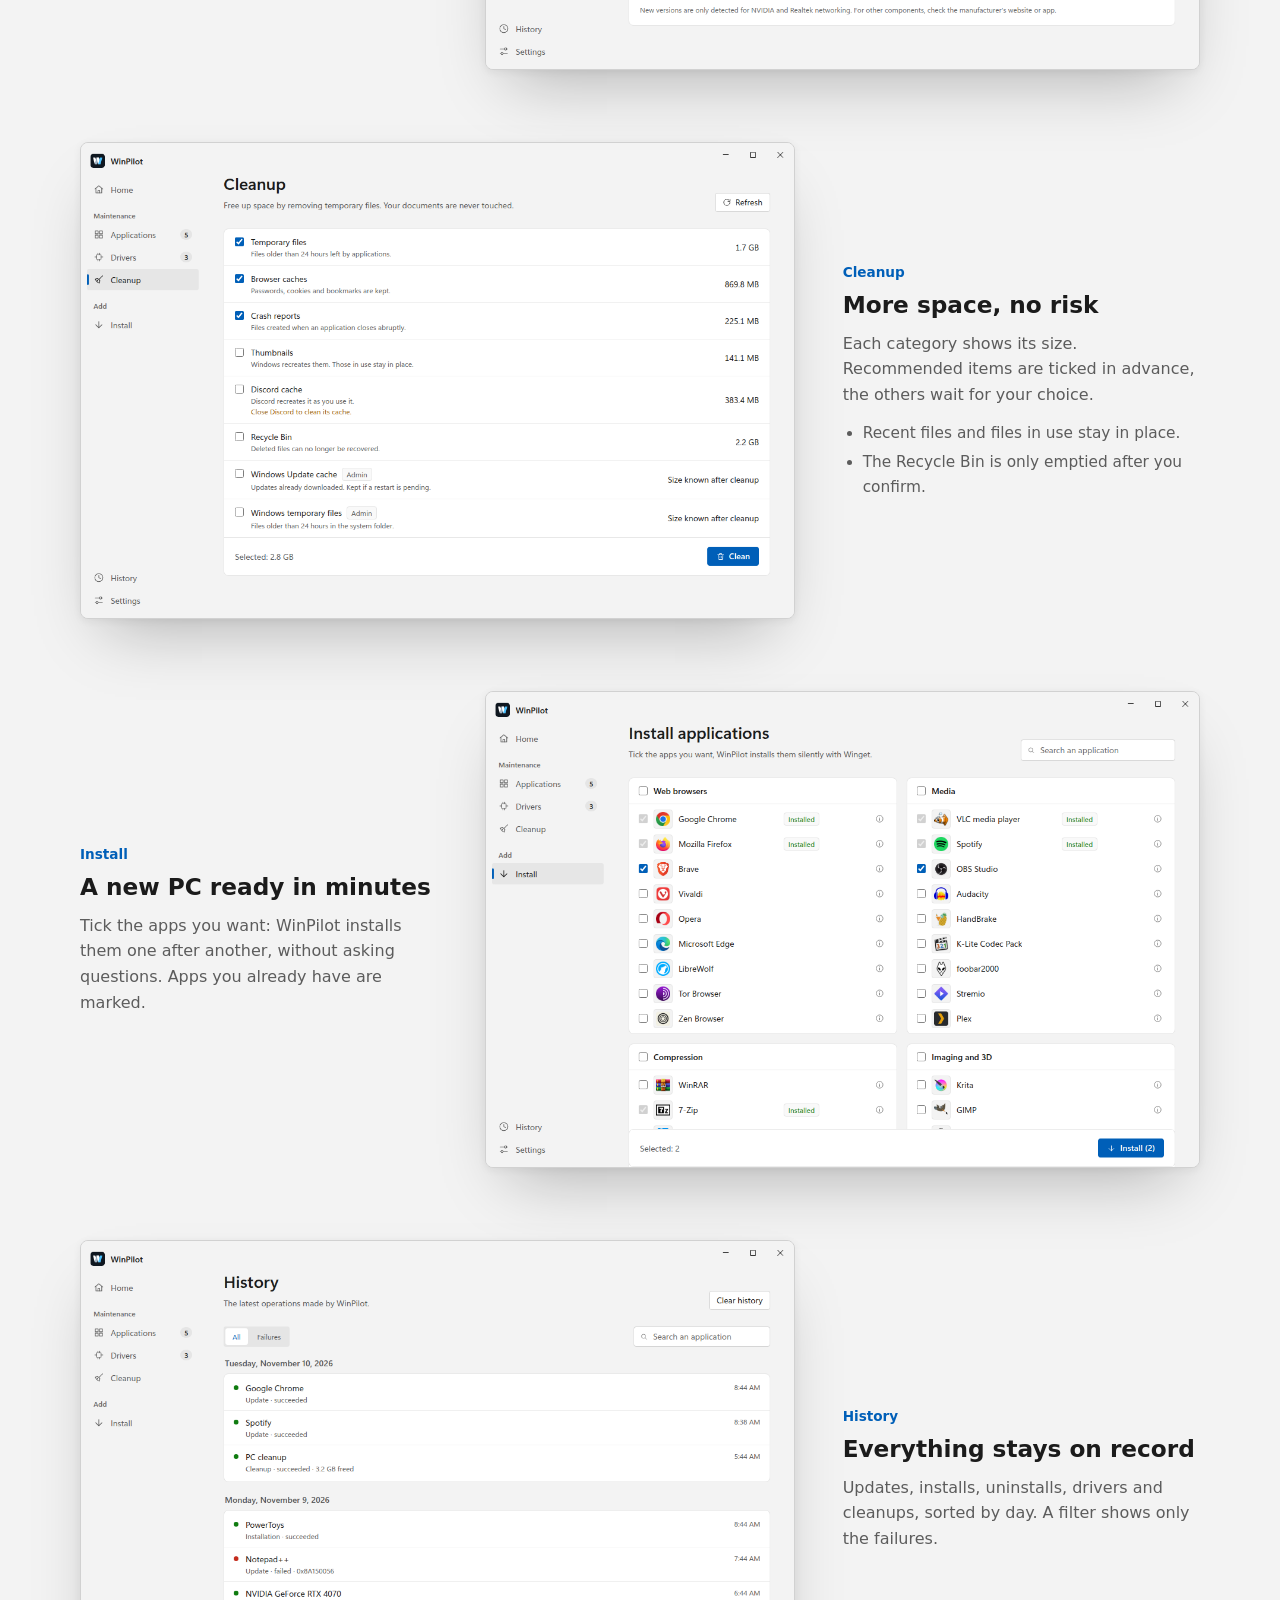
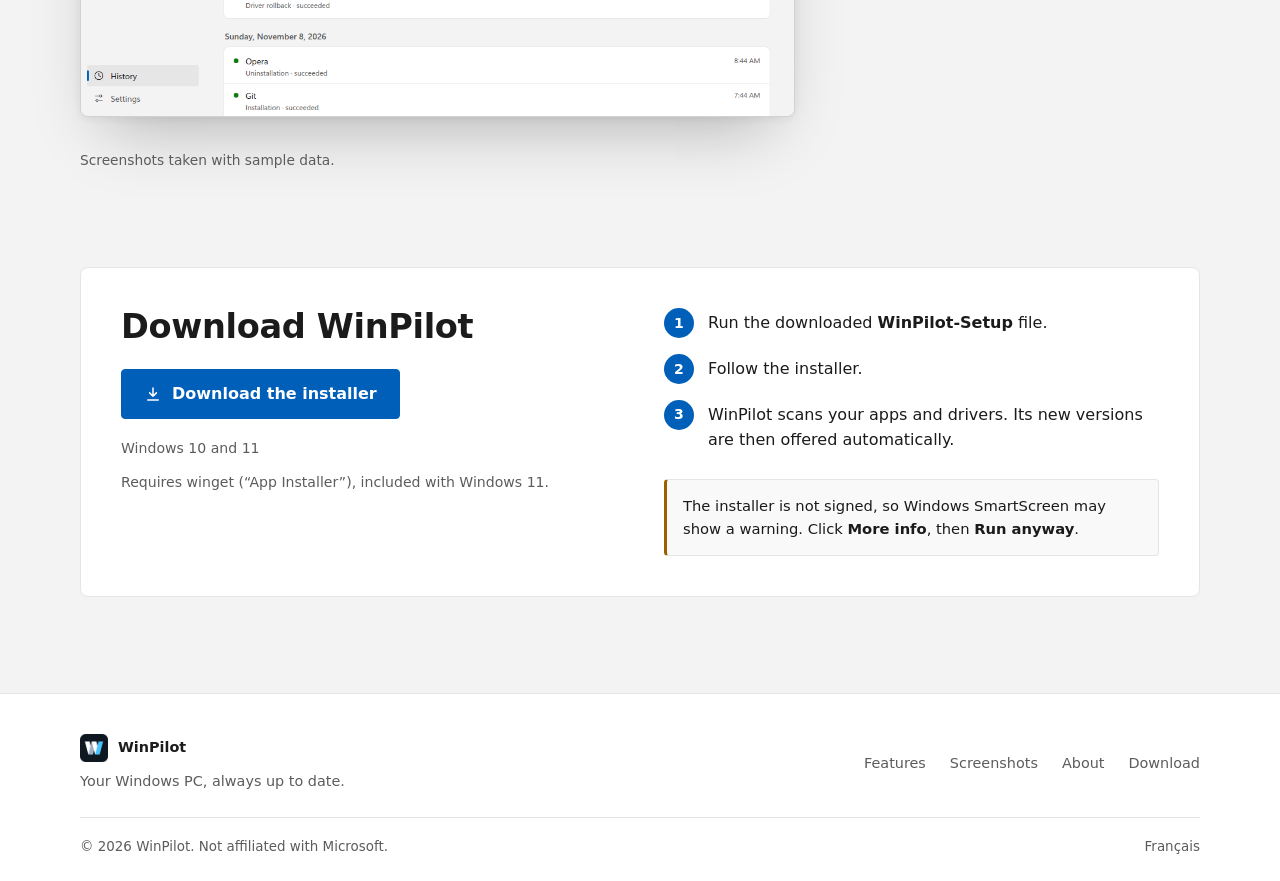
==== commit 08e703b8: "Refait le site, le README et les captures pour la nouvelle interface" ====
--- a/docs/en/index.html
+++ b/docs/en/index.html
@@ -3,10 +3,11 @@
 <head>
   <meta charset="utf-8">
   <meta name="viewport" content="width=device-width, initial-scale=1">
-  <title>WinPilot: keep your Windows apps up to date</title>
-  <meta name="description" content="WinPilot lists updates for your Windows apps and installs them with winget, no command line needed.">
-  <meta property="og:title" content="WinPilot: keep your Windows apps up to date">
-  <meta property="og:description" content="WinPilot lists updates for your Windows apps and installs them with winget, no command line needed.">
+  <title>WinPilot: keep your Windows PC up to date</title>
+  <meta name="description" content="WinPilot updates your Windows apps with winget, keeps an eye on your drivers and frees up disk space, no command line needed.">
+  <meta property="og:title" content="WinPilot: keep your Windows PC up to date">
+  <meta property="og:description" content="WinPilot updates your Windows apps with winget, keeps an eye on your drivers and frees up disk space, no command line needed.">
+  <meta property="og:image" content="https://lasdepic.github.io/winPilot-releases/img/en/accueil-clair.png">
   <link rel="icon" href="../img/logo.png">
   <link rel="alternate" hreflang="fr" href="https://lasdepic.github.io/winPilot-releases/">
   <link rel="alternate" hreflang="en" href="https://lasdepic.github.io/winPilot-releases/en/">
@@ -16,7 +17,7 @@
   <a class="skip" href="#content">Skip to content</a>
   <header class="site-header">
     <div class="wrap">
-      <a class="brand" href="index.html"><img src="../img/logo.png" alt="" width="32" height="32">WinPilot</a>
+      <a class="brand" href="index.html"><img src="../img/logo.png" alt="" width="28" height="28">WinPilot</a>
       <nav class="nav" aria-label="Main navigation">
         <a class="optional" href="index.html#features">Features</a>
         <a class="optional" href="index.html#screenshots">Screenshots</a>
@@ -28,55 +29,130 @@
   </header>
   <main id="content">
     <div class="hero wrap">
-      <h1>Your Windows apps,<br>always up to date.</h1>
-      <p class="lead">WinPilot finds updates for your software and installs them for you with winget, no command line needed.</p>
-      <a class="btn" href="https://github.com/Lasdepic/winPilot-releases/releases/latest" data-download><svg viewBox="0 0 24 24" fill="none" stroke="currentColor" stroke-width="2.2" stroke-linecap="round" stroke-linejoin="round" aria-hidden="true"><path d="M12 4v11m0 0 4.5-4.5M12 15l-4.5-4.5M5 20h14"/></svg> Download for Windows</a>
+      <h1>Your Windows PC,<br>always up to date.</h1>
+      <p class="lead">WinPilot updates your apps with winget, keeps an eye on your drivers and frees up disk space. No command line needed.</p>
+      <div class="actions">
+        <a class="btn" href="https://github.com/Lasdepic/winPilot-releases/releases/latest" data-download><svg viewBox="0 0 24 24" fill="none" stroke="currentColor" stroke-width="2" stroke-linecap="round" stroke-linejoin="round" aria-hidden="true"><path d="M12 4v11m0 0 4.5-4.5M12 15l-4.5-4.5M5 20h14"/></svg> Download for Windows</a>
+        <a class="btn btn-ghost" href="#screenshots">See the app</a>
+      </div>
       <p class="meta" data-version>Windows 10 and 11</p>
       <div class="shot">
         <picture>
           <source srcset="../img/en/accueil-sombre.png" media="(prefers-color-scheme: dark)">
-          <img src="../img/en/accueil-clair.png" alt="WinPilot home screen: 5 updates available and an app catalog by category" width="1200" height="800" fetchpriority="high">
+          <img src="../img/en/accueil-clair.png" alt="WinPilot home: 5 app updates and 3 drivers to update, then the app catalog by category" width="1200" height="800" fetchpriority="high">
         </picture>
       </div>
     </div>
 
     <section id="features" class="wrap">
       <div class="section-title">
-        <h2>Everything you need, nothing more</h2>
+        <h2>All your PC upkeep in one place</h2>
+        <p>Apps, drivers and disk space: WinPilot shows you what can be done, and you confirm.</p>
       </div>
       <div class="cards">
-        <div class="card"><h3>Update everything</h3><p>See what has a new version, then update it all or only what you tick.</p></div>
-        <div class="card"><h3>99 apps a click away</h3><p>A catalog in 12 categories, plus winget search to find the rest.</p></div>
-        <div class="card"><h3>Quiet in the background</h3><p>WinPilot can stay in the notification area, check on its own and let you know.</p></div>
-        <div class="card"><h3>You stay in control</h3><p>Ignore an app or a version, and review the history of operations.</p></div>
-        <div class="card"><h3>No account, no telemetry</h3><p>No sign-up, and WinPilot sends no usage statistics.</p></div>
-        <div class="card"><h3>Light, dark, English, French</h3><p>The interface follows your Windows theme and comes in two languages.</p></div>
+        <div class="card">
+          <div class="card-icon"><svg viewBox="0 0 24 24" fill="none" stroke="currentColor" stroke-width="1.8" stroke-linecap="round" stroke-linejoin="round" aria-hidden="true"><path d="M12 19V5m0 0-6 6m6-6 6 6"/></svg></div>
+          <h3>Up-to-date apps</h3>
+          <p>See what has a new version, read the release notes, then update everything or only what you tick. Major versions are flagged.</p>
+        </div>
+        <div class="card">
+          <div class="card-icon"><svg viewBox="0 0 24 24" fill="none" stroke="currentColor" stroke-width="1.8" stroke-linecap="round" stroke-linejoin="round" aria-hidden="true"><rect x="7" y="7" width="10" height="10" rx="1.5"/><path d="M10 3v4m4-4v4m-4 10v4m4-4v4M3 10h4m-4 4h4m10-4h4m-4 4h4"/></svg></div>
+          <h3>Drivers</h3>
+          <p>WinPilot lists the drivers of your components and the ones Windows Update offers. A restore point is attempted before each install, and you can roll back to the previous version.</p>
+        </div>
+        <div class="card">
+          <div class="card-icon"><svg viewBox="0 0 24 24" fill="none" stroke="currentColor" stroke-width="1.8" stroke-linecap="round" stroke-linejoin="round" aria-hidden="true"><path d="M4 7h16M9 7V4h6v3m-8 0 1 13h8l1-13"/></svg></div>
+          <h3>Careful cleanup</h3>
+          <p>Temporary files, browser caches, crash reports, Recycle Bin: you see the space you will get back before confirming. Your documents are never touched.</p>
+        </div>
+        <div class="card">
+          <div class="card-icon"><svg viewBox="0 0 24 24" fill="none" stroke="currentColor" stroke-width="1.8" stroke-linecap="round" stroke-linejoin="round" aria-hidden="true"><rect x="4" y="4" width="6.5" height="6.5" rx="1"/><rect x="13.5" y="4" width="6.5" height="6.5" rx="1"/><rect x="4" y="13.5" width="6.5" height="6.5" rx="1"/><rect x="13.5" y="13.5" width="6.5" height="6.5" rx="1"/></svg></div>
+          <h3>99 apps a click away</h3>
+          <p>A catalog in 12 categories: tick, and WinPilot installs them one after another. Winget search finds the rest.</p>
+        </div>
+        <div class="card">
+          <div class="card-icon"><svg viewBox="0 0 24 24" fill="none" stroke="currentColor" stroke-width="1.8" stroke-linecap="round" stroke-linejoin="round" aria-hidden="true"><circle cx="12" cy="12" r="8"/><path d="M12 8v4l3 2"/></svg></div>
+          <h3>Automatic updates</h3>
+          <p>From the notification area, WinPilot checks every 6 hours. The apps you approve update on their own, when plugged in and except for major versions.</p>
+        </div>
+        <div class="card">
+          <div class="card-icon"><svg viewBox="0 0 24 24" fill="none" stroke="currentColor" stroke-width="1.8" stroke-linecap="round" stroke-linejoin="round" aria-hidden="true"><path d="M12 3 5 6v5c0 4.5 3 8.3 7 10 4-1.7 7-5.5 7-10V6l-7-3Z"/><path d="m9 12 2 2 4-4"/></svg></div>
+          <h3>No account, no telemetry</h3>
+          <p>No sign-up, no statistics sent. The interface follows your Windows theme and accent color, in English or French.</p>
+        </div>
       </div>
     </section>
 
     <section id="screenshots" class="wrap">
       <div class="section-title">
         <h2>A look at the app</h2>
-      </div>
-      <div class="showcase">
-        <div class="showcase-text"><h3>Updates</h3><p>The installed version, the new one, and major changes flagged. Tick, start, done.</p></div>
-        <div class="shot"><picture>
-          <source srcset="../img/en/mises-a-jour-sombre.png" media="(prefers-color-scheme: dark)">
-          <img src="../img/en/mises-a-jour-clair.png" alt="List of available updates with their versions" width="1200" height="800" loading="lazy">
-        </picture></div>
-      </div>
-      <div class="showcase">
-        <div class="showcase-text"><h3>Install</h3><p>Tick the apps you want: WinPilot installs them one after another, without asking questions.</p></div>
+        <p>A sidebar, one tab per task, and the Windows 11 look in light and dark.</p>
+      </div>
+      <div class="showcase">
+        <div class="showcase-text">
+          <span class="eyebrow">Applications</span>
+          <h3>Tick, start, done</h3>
+          <p>The installed version, the new one, and major changes flagged.</p>
+          <ul>
+            <li>Ignore an app, or just one version.</li>
+            <li>A failure offers to retry as administrator.</li>
+          </ul>
+        </div>
+        <div class="shot"><picture>
+          <source srcset="../img/en/applications-sombre.png" media="(prefers-color-scheme: dark)">
+          <img src="../img/en/applications-clair.png" alt="List of 5 available updates with the installed and new versions" width="1200" height="800" loading="lazy">
+        </picture></div>
+      </div>
+      <div class="showcase">
+        <div class="showcase-text">
+          <span class="eyebrow">Drivers</span>
+          <h3>Your components at a glance</h3>
+          <p>Graphics, network, audio and chipset, along with the drivers Windows Update offers.</p>
+          <ul>
+            <li>New versions detected for NVIDIA and Realtek network adapters.</li>
+            <li>Roll back to the previous driver when Windows keeps it.</li>
+          </ul>
+        </div>
+        <div class="shot"><picture>
+          <source srcset="../img/en/pilotes-sombre.png" media="(prefers-color-scheme: dark)">
+          <img src="../img/en/pilotes-clair.png" alt="Drivers tab: a Windows Update driver, NVIDIA graphics card, network, audio and chipset" width="1200" height="800" loading="lazy">
+        </picture></div>
+      </div>
+      <div class="showcase">
+        <div class="showcase-text">
+          <span class="eyebrow">Cleanup</span>
+          <h3>More space, no risk</h3>
+          <p>Each category shows its size. Recommended items are ticked in advance, the others wait for your choice.</p>
+          <ul>
+            <li>Recent files and files in use stay in place.</li>
+            <li>The Recycle Bin is only emptied after you confirm.</li>
+          </ul>
+        </div>
+        <div class="shot"><picture>
+          <source srcset="../img/en/nettoyage-sombre.png" media="(prefers-color-scheme: dark)">
+          <img src="../img/en/nettoyage-clair.png" alt="Cleanup tab: temporary files, caches and Recycle Bin with their size" width="1200" height="800" loading="lazy">
+        </picture></div>
+      </div>
+      <div class="showcase">
+        <div class="showcase-text">
+          <span class="eyebrow">Install</span>
+          <h3>A new PC ready in minutes</h3>
+          <p>Tick the apps you want: WinPilot installs them one after another, without asking questions. Apps you already have are marked.</p>
+        </div>
         <div class="shot"><picture>
           <source srcset="../img/en/installer-sombre.png" media="(prefers-color-scheme: dark)">
-          <img src="../img/en/installer-clair.png" alt="Catalog of apps to install, sorted by category" width="1200" height="800" loading="lazy">
-        </picture></div>
-      </div>
-      <div class="showcase">
-        <div class="showcase-text"><h3>History</h3><p>Every update, install and uninstall stays on record.</p></div>
+          <img src="../img/en/installer-clair.png" alt="Catalog of apps to install, sorted by category, with two apps ticked" width="1200" height="800" loading="lazy">
+        </picture></div>
+      </div>
+      <div class="showcase">
+        <div class="showcase-text">
+          <span class="eyebrow">History</span>
+          <h3>Everything stays on record</h3>
+          <p>Updates, installs, uninstalls, drivers and cleanups, sorted by day. A filter shows only the failures.</p>
+        </div>
         <div class="shot"><picture>
           <source srcset="../img/en/historique-sombre.png" media="(prefers-color-scheme: dark)">
-          <img src="../img/en/historique-clair.png" alt="History of recent operations" width="1200" height="800" loading="lazy">
+          <img src="../img/en/historique-clair.png" alt="History of recent operations, sorted by day" width="1200" height="800" loading="lazy">
         </picture></div>
       </div>
       <p class="note">Screenshots taken with sample data.</p>
@@ -86,17 +162,17 @@
       <div class="download download-grid">
         <div>
           <h2>Download WinPilot</h2>
-          <a class="btn" href="https://github.com/Lasdepic/winPilot-releases/releases/latest" data-download><svg viewBox="0 0 24 24" fill="none" stroke="currentColor" stroke-width="2.2" stroke-linecap="round" stroke-linejoin="round" aria-hidden="true"><path d="M12 4v11m0 0 4.5-4.5M12 15l-4.5-4.5M5 20h14"/></svg> Download the installer</a>
+          <a class="btn" href="https://github.com/Lasdepic/winPilot-releases/releases/latest" data-download><svg viewBox="0 0 24 24" fill="none" stroke="currentColor" stroke-width="2" stroke-linecap="round" stroke-linejoin="round" aria-hidden="true"><path d="M12 4v11m0 0 4.5-4.5M12 15l-4.5-4.5M5 20h14"/></svg> Download the installer</a>
           <p class="meta" data-version>Windows 10 and 11</p>
-          <p class="meta">Requires winget (“App Installer”).</p>
+          <p class="meta">Requires winget (“App Installer”), included with Windows 11.</p>
         </div>
         <div>
           <ol class="steps">
             <li>Run the downloaded <strong>WinPilot-Setup</strong> file.</li>
             <li>Follow the installer.</li>
-            <li>WinPilot scans your apps. Later versions then offer themselves on their own.</li>
+            <li>WinPilot scans your apps and drivers. Its new versions are then offered automatically.</li>
           </ol>
-          <p class="callout">The installer is not signed, so Windows SmartScreen may show a warning. If it does, click <strong>More info</strong>, then <strong>Run anyway</strong>.</p>
+          <p class="callout">The installer is not signed, so Windows SmartScreen may show a warning. Click <strong>More info</strong>, then <strong>Run anyway</strong>.</p>
         </div>
       </div>
     </section>
@@ -104,8 +180,8 @@
   <footer class="site-footer">
     <div class="wrap footer-main">
       <div>
-        <a class="brand" href="index.html"><img src="../img/logo.png" alt="" width="32" height="32">WinPilot</a>
-        <p class="footer-tag">Your Windows apps, always up to date.</p>
+        <a class="brand" href="index.html"><img src="../img/logo.png" alt="" width="28" height="28">WinPilot</a>
+        <p class="footer-tag">Your Windows PC, always up to date.</p>
       </div>
       <nav class="footer-links" aria-label="Footer">
         <a href="index.html#features">Features</a>
--- a/docs/style.css
+++ b/docs/style.css
@@ -1,39 +1,42 @@
+/* Same palette as the application: Windows 11 greys and the default accent. */
 :root {
   color-scheme: light dark;
-  --bg: #f4f4f5;
+  --bg: #f3f3f3;
   --surface: #ffffff;
-  --text: #18181b;
-  --text-soft: #52525b;
-  --border: #e4e4e7;
-  --button-bg: #18181b;
-  --button-text: #ffffff;
-  --accent: #b45309;
-  --warn-bg: #fffbeb;
-  --warn-border: #fde68a;
-  --warn-text: #92400e;
-  --shadow: 0 24px 60px -24px rgb(24 24 27 / 0.35);
+  --surface-soft: #f9f9f9;
+  --text: #1b1b1b;
+  --text-soft: #5c5c5c;
+  --border: #e5e5e5;
+  --border-strong: #d1d1d1;
+  --accent: #005fb8;
+  --accent-hover: #00529e;
+  --on-accent: #ffffff;
+  --accent-soft: #e6f0fa;
+  --warn: #9d5d00;
+  --shadow: 0 32px 64px -24px rgb(0 0 0 / 0.28), 0 2px 8px rgb(0 0 0 / 0.06);
 }
 
 @media (prefers-color-scheme: dark) {
   :root {
-    --bg: #18181b;
-    --surface: #232326;
-    --text: #fafafa;
-    --text-soft: #b4b4bb;
-    --border: #3a3a40;
-    --button-bg: #fafafa;
-    --button-text: #18181b;
-    --accent: #f59e0b;
-    --warn-bg: #2d2413;
-    --warn-border: #5c4415;
-    --warn-text: #fcd34d;
-    --shadow: 0 24px 60px -24px rgb(0 0 0 / 0.8);
+    --bg: #202020;
+    --surface: #2b2b2b;
+    --surface-soft: #323232;
+    --text: #ffffff;
+    --text-soft: #c8c8c8;
+    --border: #3a3a3a;
+    --border-strong: #4d4d4d;
+    --accent: #60cdff;
+    --accent-hover: #8ad8ff;
+    --on-accent: #000000;
+    --accent-soft: #1f3442;
+    --warn: #fce100;
+    --shadow: 0 32px 64px -24px rgb(0 0 0 / 0.85), 0 2px 8px rgb(0 0 0 / 0.3);
   }
 }
 
 * { box-sizing: border-box; }
 
-html { scroll-behavior: smooth; scroll-padding-top: 88px; }
+html { scroll-behavior: smooth; scroll-padding-top: 80px; }
 
 @media (prefers-reduced-motion: reduce) {
   html { scroll-behavior: auto; }
@@ -43,41 +46,47 @@
   margin: 0;
   background: var(--bg);
   color: var(--text);
-  font-family: 'Segoe UI', system-ui, -apple-system, Roboto, sans-serif;
-  font-size: 17px;
+  font-family: 'Segoe UI Variable Text', 'Segoe UI', system-ui, -apple-system, Roboto, sans-serif;
+  font-size: 16px;
   line-height: 1.6;
+  -webkit-font-smoothing: antialiased;
 }
 
 img { display: block; max-width: 100%; height: auto; }
 
 a { color: inherit; }
 
-h1, h2, h3 { line-height: 1.15; margin: 0; letter-spacing: -0.02em; }
-
-h1 { font-size: clamp(2.3rem, 6vw, 3.6rem); font-weight: 800; }
-h2 { font-size: clamp(1.7rem, 4vw, 2.3rem); font-weight: 800; }
-h3 { font-size: 1.15rem; font-weight: 700; letter-spacing: -0.01em; }
+h1, h2, h3 {
+  margin: 0;
+  font-family: 'Segoe UI Variable Display', 'Segoe UI', system-ui, -apple-system, Roboto, sans-serif;
+  font-weight: 600;
+  line-height: 1.15;
+}
+
+h1 { font-size: clamp(2.2rem, 5.5vw, 3.4rem); letter-spacing: -0.02em; }
+h2 { font-size: clamp(1.6rem, 3.6vw, 2.1rem); letter-spacing: -0.01em; }
+h3 { font-size: 1.1rem; }
 
 p { margin: 0; }
 
-.wrap { width: min(1080px, 100% - 40px); margin-inline: auto; }
-
-.narrow { width: min(720px, 100% - 40px); margin-inline: auto; }
-
-.skip {
-  position: absolute;
-  left: -9999px;
-}
+.wrap { width: min(1120px, 100% - 32px); margin-inline: auto; }
+
+.narrow { width: min(720px, 100% - 32px); margin-inline: auto; }
+
+.skip { position: absolute; left: -9999px; }
 
 .skip:focus { left: 16px; top: 16px; z-index: 20; background: var(--surface); padding: 8px 14px; }
 
 :focus-visible { outline: 2px solid var(--accent); outline-offset: 2px; }
+
+/* Header */
 
 .site-header {
   position: sticky;
   top: 0;
   z-index: 10;
-  background: var(--surface);
+  background: color-mix(in srgb, var(--bg) 82%, transparent);
+  backdrop-filter: blur(20px) saturate(1.4);
   border-bottom: 1px solid var(--border);
 }
 
@@ -86,108 +95,171 @@
   align-items: center;
   justify-content: space-between;
   gap: 16px;
-  min-height: 64px;
+  min-height: 60px;
 }
 
 .brand {
   display: flex;
   align-items: center;
   gap: 10px;
-  font-weight: 800;
+  font-weight: 600;
   text-decoration: none;
 }
 
-.brand img { width: 32px; height: 32px; }
-
-.nav { display: flex; align-items: center; gap: 6px; }
+.brand img { width: 28px; height: 28px; }
+
+.nav { display: flex; align-items: center; gap: 4px; }
 
 .nav a {
-  padding: 7px 12px;
-  border-radius: 10px;
+  padding: 6px 12px;
+  border-radius: 4px;
   color: var(--text-soft);
-  font-size: 0.94rem;
-  font-weight: 600;
+  font-size: 0.92rem;
   text-decoration: none;
   white-space: nowrap;
 }
 
-.nav a:hover, .nav a[aria-current='page'] { background: var(--bg); color: var(--text); }
-
-.nav .lang { border: 1px solid var(--border); font-size: 0.82rem; letter-spacing: 0.04em; }
+.nav a:hover, .nav a[aria-current='page'] { background: var(--surface); color: var(--text); }
+
+.nav .lang { margin-left: 4px; border: 1px solid var(--border-strong); font-size: 0.8rem; }
+
+/* Buttons */
 
 .btn {
   display: inline-flex;
   align-items: center;
   justify-content: center;
   gap: 10px;
-  padding: 13px 24px;
-  border-radius: 12px;
-  background: var(--button-bg);
-  color: var(--button-text);
-  font-weight: 700;
+  padding: 11px 22px;
+  border: 1px solid var(--accent);
+  border-radius: 4px;
+  background: var(--accent);
+  color: var(--on-accent);
+  font-weight: 600;
   text-decoration: none;
-}
-
-.btn:hover { opacity: 0.88; }
-
-.btn svg { width: 20px; height: 20px; flex: none; }
+  transition: background 0.15s, border-color 0.15s;
+}
+
+.btn:hover { background: var(--accent-hover); border-color: var(--accent-hover); }
+
+.btn svg { width: 18px; height: 18px; flex: none; }
+
+.btn-ghost {
+  background: var(--surface);
+  border-color: var(--border-strong);
+  color: var(--text);
+  font-weight: 400;
+}
+
+.btn-ghost:hover { background: var(--surface-soft); border-color: var(--border-strong); }
+
+.actions { display: flex; flex-wrap: wrap; justify-content: center; gap: 10px; }
+
+.meta { margin-top: 12px; color: var(--text-soft); font-size: 0.88rem; }
+
+/* Hero */
 
 .hero { padding: 72px 0 0; text-align: center; }
 
 .hero .lead {
-  max-width: 620px;
+  max-width: 640px;
   margin: 20px auto 30px;
   color: var(--text-soft);
-  font-size: 1.2rem;
-}
-
-.meta { margin-top: 12px; color: var(--text-soft); font-size: 0.9rem; }
+  font-size: 1.18rem;
+}
 
 .shot {
-  border: 1px solid var(--border);
-  border-radius: 14px;
+  border: 1px solid var(--border-strong);
+  border-radius: 8px;
+  background: var(--bg);
   box-shadow: var(--shadow);
   overflow: hidden;
 }
 
 .hero .shot { margin-top: 52px; }
 
-section { padding: 80px 0 0; }
-
-.section-title { max-width: 620px; margin-bottom: 36px; }
-
-.section-title p { margin-top: 12px; color: var(--text-soft); }
+/* Sections */
+
+section { padding: 96px 0 0; }
+
+.section-title { max-width: 640px; margin-bottom: 36px; }
+
+.section-title p { margin-top: 12px; color: var(--text-soft); font-size: 1.05rem; }
 
 .cards {
   display: grid;
-  grid-template-columns: repeat(auto-fit, minmax(290px, 1fr));
-  gap: 16px;
+  grid-template-columns: repeat(auto-fit, minmax(300px, 1fr));
+  gap: 12px;
 }
 
 .card {
-  padding: 24px;
+  padding: 22px 24px;
   border: 1px solid var(--border);
-  border-radius: 14px;
-  background: var(--surface);
-}
-
-.card p { margin-top: 8px; color: var(--text-soft); font-size: 0.97rem; }
+  border-radius: 8px;
+  background: var(--surface);
+}
+
+.card-icon {
+  display: grid;
+  place-items: center;
+  width: 40px;
+  height: 40px;
+  margin-bottom: 14px;
+  border-radius: 8px;
+  background: var(--accent-soft);
+  color: var(--accent);
+}
+
+.card-icon svg { width: 22px; height: 22px; }
+
+.card p { margin-top: 6px; color: var(--text-soft); font-size: 0.96rem; }
 
 .showcase {
   display: grid;
-  grid-template-columns: 1fr 1.9fr;
-  align-items: center;
-  gap: 44px;
-  margin-top: 56px;
-}
-
-.showcase:nth-of-type(even) { grid-template-columns: 1.9fr 1fr; }
+  grid-template-columns: 1fr 2fr;
+  align-items: center;
+  gap: 48px;
+  margin-top: 72px;
+}
+
+.showcase:nth-of-type(even) { grid-template-columns: 2fr 1fr; }
 
 .showcase:nth-of-type(even) .showcase-text { order: 2; }
 
-.showcase-text p { margin-top: 10px; color: var(--text-soft); }
-
-.note { margin-top: 28px; color: var(--text-soft); font-size: 0.88rem; }
+.showcase-text .eyebrow {
+  display: block;
+  margin-bottom: 8px;
+  color: var(--accent);
+  font-size: 0.85rem;
+  font-weight: 600;
+}
+
+.showcase-text h3 { font-size: 1.45rem; }
+
+.showcase-text p { margin-top: 12px; color: var(--text-soft); }
+
+.showcase-text ul { margin: 14px 0 0; padding-left: 20px; color: var(--text-soft); font-size: 0.96rem; }
+
+.showcase-text li + li { margin-top: 4px; }
+
+.note { margin-top: 32px; color: var(--text-soft); font-size: 0.86rem; }
+
+/* Download */
+
+.download {
+  padding: 40px;
+  border: 1px solid var(--border);
+  border-radius: 8px;
+  background: var(--surface);
+}
+
+.download .btn { margin: 22px 0 6px; }
+
+.download-grid {
+  display: grid;
+  grid-template-columns: 1fr 1fr;
+  gap: 48px;
+}
 
 .steps {
   margin: 0;
@@ -198,7 +270,7 @@
 
 .steps li {
   position: relative;
-  padding: 0 0 18px 46px;
+  padding: 2px 0 18px 44px;
   counter-increment: step;
 }
 
@@ -212,36 +284,23 @@
   width: 30px;
   height: 30px;
   border-radius: 50%;
-  background: var(--button-bg);
-  color: var(--button-text);
-  font-size: 0.9rem;
-  font-weight: 700;
-}
-
-.download {
-  padding: 40px;
-  border: 1px solid var(--border);
-  border-radius: 18px;
-  background: var(--surface);
-}
-
-.download .btn { margin: 22px 0 6px; }
-
-.download-grid {
-  display: grid;
-  grid-template-columns: 1fr 1fr;
-  gap: 44px;
+  background: var(--accent);
+  color: var(--on-accent);
+  font-size: 0.88rem;
+  font-weight: 600;
 }
 
 .callout {
   margin-top: 8px;
   padding: 14px 16px;
-  border: 1px solid var(--warn-border);
-  border-radius: 12px;
-  background: var(--warn-bg);
-  color: var(--warn-text);
-  font-size: 0.93rem;
-}
+  border: 1px solid var(--border);
+  border-left: 3px solid var(--warn);
+  border-radius: 4px;
+  background: var(--surface-soft);
+  font-size: 0.92rem;
+}
+
+/* About */
 
 .page-head { padding: 64px 0 0; }
 
@@ -249,28 +308,32 @@
 
 .prose section { padding-top: 48px; }
 
-.prose h2 { font-size: 1.5rem; margin-bottom: 12px; }
+.prose h2 { font-size: 1.45rem; margin-bottom: 12px; }
 
 .prose p + p { margin-top: 12px; }
 
 .prose ul { margin: 12px 0 0; padding-left: 22px; }
 
 .prose li { margin-top: 6px; }
+
+.prose a { color: var(--accent); }
 
 details {
   padding: 14px 18px;
-  margin-top: 10px;
+  margin-top: 8px;
   border: 1px solid var(--border);
-  border-radius: 12px;
-  background: var(--surface);
-}
-
-summary { cursor: pointer; font-weight: 700; }
+  border-radius: 8px;
+  background: var(--surface);
+}
+
+summary { cursor: pointer; font-weight: 600; }
 
 details p { margin-top: 10px; color: var(--text-soft); }
 
+/* Footer */
+
 .site-footer {
-  margin-top: 88px;
+  margin-top: 96px;
   padding: 40px 0 24px;
   border-top: 1px solid var(--border);
   background: var(--surface);
@@ -292,7 +355,7 @@
 
 .footer-links { display: flex; flex-wrap: wrap; gap: 6px 24px; }
 
-.footer-links a, .footer-legal a { font-weight: 600; text-decoration: none; }
+.footer-links a, .footer-legal a { text-decoration: none; }
 
 .footer-links a:hover, .footer-legal a:hover { color: var(--text); text-decoration: underline; }
 
@@ -307,17 +370,18 @@
   font-size: 0.84rem;
 }
 
-@media (max-width: 820px) {
+@media (max-width: 860px) {
   .showcase, .showcase:nth-of-type(even), .download-grid { grid-template-columns: 1fr; gap: 20px; }
   .showcase:nth-of-type(even) .showcase-text { order: 0; }
-  .download { padding: 26px; }
+  .showcase { margin-top: 56px; }
+  .download { padding: 24px; }
   .hero { padding-top: 48px; }
-  section { padding-top: 60px; }
-}
-
-@media (max-width: 520px) {
+  section { padding-top: 64px; }
+}
+
+@media (max-width: 560px) {
   .nav .optional { display: none; }
-  .nav a { padding: 7px 8px; }
+  .nav a { padding: 6px 8px; }
 }
 
 /* The hero's button stays just below: the menu must fit next to the logo. */
